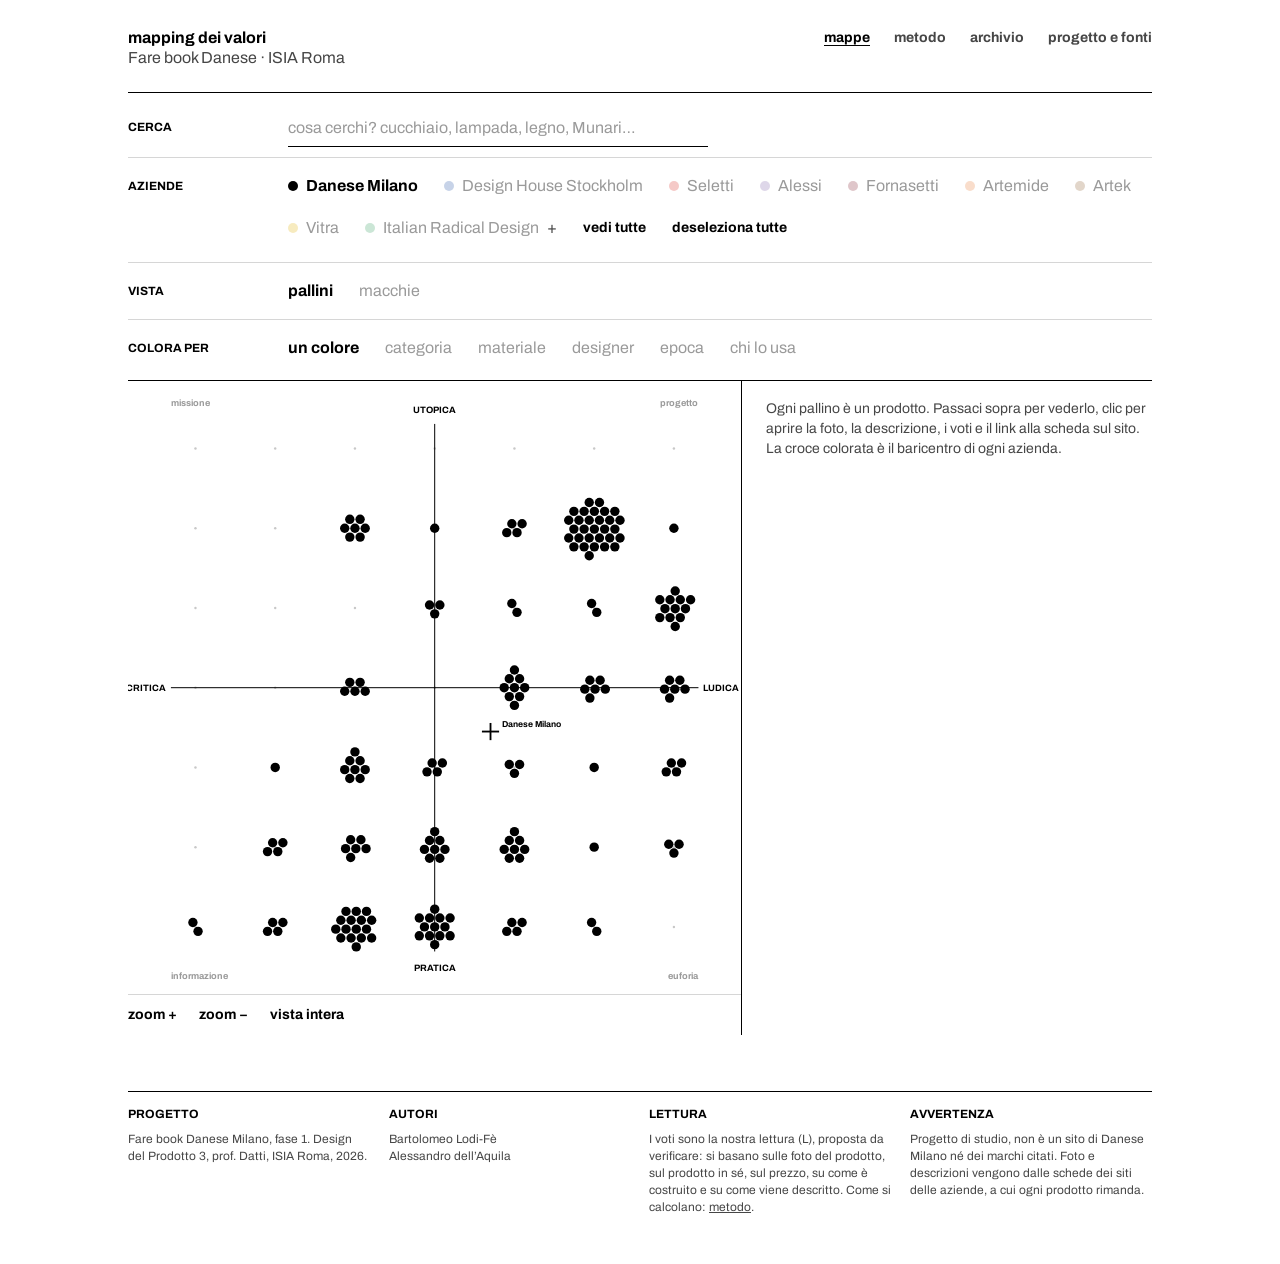
==== index.html @ a8cca32b "Deseleziona tutte anche in mostra Co-Authored-By: Claude Opus 5.5 <noreply@anthropic.com> Claude-Ses" ====
<!DOCTYPE html>
<html lang="it">
<head>
<meta charset="utf-8">
<meta name="viewport" content="width=device-width,initial-scale=1">
<title>mappe · mapping dei valori</title>
<meta name="description" content="Mapping dei valori dei prodotti Danese Milano e dei concorrenti. Progetto di studio, ISIA Roma.">
<link rel="preconnect" href="https://fonts.googleapis.com"><link rel="preconnect" href="https://fonts.gstatic.com" crossorigin>
<link href="https://fonts.googleapis.com/css2?family=Archivo:wght@400;700&display=swap" rel="stylesheet">
<link rel="stylesheet" href="style.css">
<style>
.ctrl{display:grid;grid-template-columns:140px minmax(0,1fr);gap:4px 20px;padding:16px 0 14px;border-bottom:1px solid var(--ink)}
.ctrl .lab{margin:0;padding-top:10px}
.ctrl .row{display:flex;flex-wrap:wrap;align-items:center;gap:6px 26px}
.ctrl .sep{grid-column:1/-1;border-top:1px solid var(--hair);margin:6px 0}
@media(max-width:592px){.ctrl{grid-template-columns:1fr}.ctrl .lab{padding-top:8px}}
#q{font:400 16px/22px Archivo,sans-serif;border:0;border-bottom:1px solid #000;border-radius:0;background:#fff;color:#000;padding:6px 0;min-height:38px;width:min(420px,100%);-webkit-appearance:none;appearance:none}
#q::placeholder{color:#9a9a9a}
.stage{display:grid;grid-template-columns:minmax(0,3fr) minmax(0,2fr)}
@media(max-width:992px){.stage{grid-template-columns:minmax(0,1fr)}}
.figcol{border-right:1px solid var(--ink)}
@media(max-width:992px){.figcol{border-right:0;border-bottom:1px solid var(--ink)}}
.fig{position:relative;aspect-ratio:1/1;touch-action:none;user-select:none;overflow:hidden;cursor:grab}
.fig.drag{cursor:grabbing}
.fig svg{position:absolute;inset:0;width:100%;height:100%}
.zoom{display:flex;gap:22px;border-top:1px solid var(--hair);padding:2px 0}
.side{padding:18px 0 0 24px;position:sticky;top:0;align-self:start;max-height:100vh;overflow:auto}
@media(max-width:992px){.side{padding:18px 0 0;position:static;max-height:none}}
.side .hint{font-size:14px;line-height:20px;color:var(--grey);margin:0}
.card .ph{aspect-ratio:1/1;background:#fff;border-bottom:1px solid var(--hair);display:flex;align-items:center;justify-content:center;margin-bottom:14px}
.card .ph img{max-width:100%;max-height:100%;object-fit:contain;display:block}
.card .ph .no{font-size:13px;color:var(--light)}
.card h2{font:700 20px/24px Archivo,sans-serif;margin:0 0 4px;display:flex;gap:10px;align-items:baseline}
.card .meta{font-size:14px;line-height:20px;color:var(--grey);margin:0 0 12px}
.card .desc{font-size:15px;line-height:22px;margin:0 0 6px}
.card .from{font-size:12px;line-height:17px;color:var(--grey);margin:0 0 16px}
.vv{display:grid;grid-template-columns:repeat(4,minmax(0,1fr));border-top:1px solid var(--ink);border-bottom:1px solid var(--hair);margin:0 0 12px}
.vv div{padding:8px 0;font-size:12px;line-height:16px;color:var(--grey)}
.vv b{display:block;font-size:20px;line-height:24px;color:#000}
.vv i{display:flex;gap:3px;margin-top:4px}.vv i span{width:7px;height:7px;border-radius:50%;border:1px solid #000}.vv i span.f{background:#000}
.card .q{font-size:14px;line-height:20px;margin:0 0 14px}
.go{display:inline-block;font:700 14px/20px Archivo,sans-serif;text-decoration:underline;text-underline-offset:3px;padding:6px 0}
.res{border-top:1px solid var(--ink)}
.res button{display:grid;grid-template-columns:48px minmax(0,1fr);gap:12px;align-items:center;width:100%;text-align:left;background:#fff;border:0;border-bottom:1px solid var(--hair);padding:6px 0;cursor:pointer;font:400 14px/19px Archivo,sans-serif;color:#000}
.res button:hover{background:#f4f4f4}
.res .th{width:48px;height:48px;display:flex;align-items:center;justify-content:center}
.res .th img{max-width:48px;max-height:48px;object-fit:contain}
.res small{display:block;color:var(--grey);font-size:12px;line-height:16px}
.dot{width:10px;height:10px;border-radius:50%;display:inline-block;flex:none}
#tip{position:fixed;pointer-events:none;background:#fff;border:1px solid #000;padding:8px;font-size:13px;line-height:18px;width:200px;display:none;z-index:9}
#tip img{width:100%;height:120px;object-fit:contain;display:block;margin-bottom:6px}
#tip b{display:block}
#dots circle{transition:transform .7s cubic-bezier(.2,.8,.2,1),r .45s ease,fill .45s ease,opacity .2s ease;cursor:pointer}
#dots.hov a.ob circle{opacity:.18}
#dots.hov a.ob.on circle,#dots a.ob.sel circle{opacity:1;stroke:#000;stroke-width:2px;vector-effect:non-scaling-stroke}
#dots a.ob.dim circle{opacity:.07}
#dots a.ob.hit circle{stroke:#000;stroke-width:1.5px;vector-effect:non-scaling-stroke}
.bc{transition:transform .7s cubic-bezier(.2,.8,.2,1),opacity .4s}
#side>*{animation:fade .35s ease both}
@keyframes fade{from{opacity:0;transform:translateY(8px)}}
.sub{flex-basis:100%;display:flex;flex-wrap:wrap;gap:6px 22px;padding-left:18px;border-left:1px solid #2f9a5c;max-height:0;overflow:hidden;opacity:0;transition:max-height .45s ease,opacity .35s ease,margin .45s ease}.sub.open{max-height:80px;opacity:1;margin:2px 0 4px}
#blobs path{transition:opacity .45s ease,fill .45s ease;cursor:pointer}
#blobs{transition:opacity .45s ease}#dots{transition:opacity .45s ease}
#svg:not(.mac) #blobs{opacity:0;pointer-events:none}
#svg.mac #dots{opacity:0;pointer-events:none}
#svg.mac.peek #dots{opacity:1}#svg.mac.peek #dots a.ob circle{opacity:0!important}#svg.mac.peek #dots a.ob.on circle{opacity:1!important}
#blobs.hov path{opacity:.08!important}#blobs.hov path.on,#blobs path.sel{opacity:.45!important}
.word{transition:color .25s}.word .dot{transition:opacity .25s}
@media(prefers-reduced-motion:reduce){*{animation:none!important;transition:none!important}}
</style>
</head>
<body>
<div class="wrap">
<header class="top">
 <a class="brand" href="index.html">mapping dei valori<span>Fare book Danese · ISIA Roma</span></a>
 <nav class="menu"><a href="index.html" aria-current="page">mappe</a><a href="metodo.html">metodo</a><a href="archivio.html">archivio</a><a href="progetto.html">progetto e fonti</a></nav>
</header>
<div class="ctrl">
 <p class="lab">cerca</p><div class="row"><input type="search" id="q" placeholder="cosa cerchi? cucchiaio, lampada, legno, Munari…" autocomplete="off"><span class="g" id="qn"></span></div>
 <div class="sep"></div>
 <p class="lab">aziende</p><div class="row" id="brands"></div>
 <div class="sep"></div>
 <p class="lab">vista</p><div class="row" id="vista"><button class="word" aria-pressed="true" data-v="pallini">pallini</button><button class="word" aria-pressed="false" data-v="macchie">macchie</button></div>
 <div class="sep cpr"></div>
 <p class="lab cpr">colora per</p><div class="row cpr" id="grps"></div>
 <div class="sep msr"></div>
 <p class="lab msr">mostra</p><div class="row msr"><div class="words" id="leg"></div><button class="act" id="all">vedi tutte</button><button class="act" id="nonecat">deseleziona tutte</button></div>
</div>
<div class="stage">
 <div class="figcol">
  <div class="fig" id="fig"><svg id="svg" viewBox="0 0 1000 1000" role="img" aria-label="Quadrato dei valori: un pallino per prodotto"></svg></div>
  <div class="zoom"><button class="act" id="zin">zoom +</button><button class="act" id="zout">zoom −</button><button class="act" id="zre">vista intera</button></div>
 </div>
 <div class="side" id="side"></div>
</div>
<footer>
 <div><p><b>Progetto</b></p><p>Fare book Danese Milano, fase 1. Design del Prodotto 3, prof. Datti, ISIA Roma, 2026.</p></div>
 <div><p><b>Autori</b></p><p>Bartolomeo Lodi-Fè<br>Alessandro dell’Aquila</p></div>
 <div><p><b>Lettura</b></p><p>I voti sono la nostra lettura (L), proposta da verificare: si basano sulle foto del prodotto, sul prodotto in sé, sul prezzo, su come è costruito e su come viene descritto. Come si calcolano: <a href="metodo.html"><u>metodo</u></a>.</p></div>
 <div><p><b>Avvertenza</b></p><p>Progetto di studio, non è un sito di Danese Milano né dei marchi citati. Foto e descrizioni vengono dalle schede dei siti delle aziende, a cui ogni prodotto rimanda.</p></div>
</footer>
</div>
<div id="tip"></div>
<script src="d3-contour.js"></script>
<script src="search.js"></script>
<script>
let irdOpen=false;
{
const PAL=['#000000','#f0b400','#d7261e','#1f4fa3','#2e8b57','#7B5EA7','#8B5A2B','#e8772e','#E8426A','#7fb6e0','#B5AEA2','#3B8F4E'];
const FIX={'Fondatori (Mari, Munari)':'#d7261e','Dal 2017':'#1f4fa3','Altri autori':'#b5b5b5','metallo':'#1E1E1E','vetro':'#7FC6E0','ceramica':'#D9733F','legno':'#8B5A2B','plastica':'#E8426A','marmo, pietra, cemento':'#B5AEA2','carta, cartone':'#F0B400','tessuto, feltro':'#7B5EA7','sughero, gomma':'#3B8F4E','bambini':'#f0b400','una persona':'#d7261e','famiglia':'#1f4fa3','ospiti':'#2e8b57','pubblico':'#000000'};
const OTHER='#cfcfcf',MAXC=12,QN=['missione','progetto','informazione','euforia','sugli assi'],NAME={U:'utopica',P:'pratica',C:'critica',L:'ludica'};
const $=id=>document.getElementById(id);
const esc=s=>String(s==null?'':s).replace(/[&<>"']/g,c=>({'&':'&amp;','<':'&lt;','>':'&gt;','"':'&quot;',"'":'&#39;'}[c]));
let mode='pallini',selBlob=null,q='',B=[],on=new Set(['danese']),grp='uno',hide=new Set(),selId=null,vb=[0,0,1000,1000],cur=[0,0,1000,1000],raf=0,ALL=[];
const P=v=>500+v*130;
const xy=it=>{const [U,Pr,C,L]=it.v.split('').map(Number);return [L-C,U-Pr]};
const quad=([x,y])=>y>0&&x<0?0:y>0&&x>0?1:y<0&&x<0?2:y<0&&x>0?3:4;
const items=()=>ALL.filter(it=>on.has(it.b.id));
let QP=[];const match=it=>!q||SMART.test(QP,it.n+' '+it.b.name+' '+(it.i||'')+' '+(it.d||'')+' '+Object.values(it.g).flat().join(' '));
const key=it=>on.size>1?it.b.name:grp==='uno'?it.b.name:((it.g[grp]||['n.d.'])[0]);
function colors(list){
 const col={};B.forEach(b=>col[b.name]=b.col);
 if(on.size>1||grp==='uno')return {keys:B.filter(b=>on.has(b.id)).map(b=>b.name),col};
 const cnt={};list.forEach(it=>{const k=key(it);cnt[k]=(cnt[k]||0)+1});
 const keys=Object.keys(cnt).sort((a,b)=>cnt[b]-cnt[a]||a.localeCompare(b));
 const fixed=keys.every(k=>FIX[k]);keys.forEach((k,i)=>col[k]=fixed?FIX[k]:(i<MAXC?PAL[i]:OTHER));return {keys,col};
}
function frame(){
 const f=[];const T=(x,y,s,sz,w,an,c)=>f.push(`<text x="${x}" y="${y}" font-family="Archivo,Helvetica,sans-serif" font-size="${sz}" font-weight="${w}" text-anchor="${an}" fill="${c}">${s}</text>`);
 f.push('<rect width="1000" height="1000" fill="#fff"/>');
 for(let i=-3;i<=3;i++)for(let j=-3;j<=3;j++)f.push(`<circle cx="${P(i)}" cy="${P(-j)}" r="2" fill="#c8c8c8"/>`);
 f.push(`<line x1="70" y1="500" x2="930" y2="500" stroke="#000" stroke-width="1" vector-effect="non-scaling-stroke"/><line x1="500" y1="70" x2="500" y2="930" stroke="#000" stroke-width="1" vector-effect="non-scaling-stroke"/>`);
 T(500,52,'UTOPICA',15,700,'middle','#000');T(500,962,'PRATICA',15,700,'middle','#000');T(62,505,'CRITICA',15,700,'end','#000');T(938,505,'LUDICA',15,700,'start','#000');
 T(70,40,'missione',15,700,'start','#9a9a9a');T(930,40,'progetto',15,700,'end','#9a9a9a');T(70,975,'informazione',15,700,'start','#9a9a9a');T(930,975,'euforia',15,700,'end','#9a9a9a');
 return f.join('');
}
// gruppo compatto: i posti più vicini al centro su una griglia a nido d'ape, poi riempiti a righe (dall'alto, da sinistra), così ogni colore è un blocco unico
const SLOTC={};
function slots(n,s){const k=n+'_'+s;if(SLOTC[k])return SLOTC[k];const pts=[],R=Math.ceil(Math.sqrt(n))+2,h=s*Math.sqrt(3)/2;
 for(let r=-R;r<=R;r++)for(let c=-R;c<=R;c++){const x=(c+(r&1?.5:0))*s,y=r*h;pts.push([x,y,Math.hypot(x,y)])}
 pts.sort((a,b)=>a[2]-b[2]||a[1]-b[1]||a[0]-b[0]);const sel=pts.slice(0,n);
 const cy=sel.reduce((t,p)=>t+p[1],0)/n,cx=sel.reduce((t,p)=>t+p[0],0)/n;
 sel.sort((a,b)=>a[1]-b[1]||a[0]-b[0]);return SLOTC[k]=sel.map(p=>[p[0]-cx,p[1]-cy])}
// macchie: per ogni gruppo (azienda o categoria) un campo morbido attorno alle caselle occupate;
// le caselle vicine si fondono in una macchia, una casella lontana diventa una seconda macchia separata
const GN=200,GS=1000/GN,SIG=58;
function blobs(vis,keys,col){
 const by={};vis.forEach(it=>{const k=key(it);(by[k]=by[k]||[]).push(it)});
 const out=[];
 keys.filter(k=>by[k]).forEach(k=>{
  const cells={};by[k].forEach(it=>{const p=xy(it),c=p.join(',');(cells[c]=cells[c]||{p,its:[]}).its.push(it)});
  const cl=Object.values(cells),mx=Math.max(...cl.map(c=>c.its.length));
  const f=new Float64Array(GN*GN);
  cl.forEach(c=>{const cx=P(c.p[0]),cy=P(-c.p[1]),w=.75+.5*Math.sqrt(c.its.length/mx);
   const i0=Math.max(0,Math.floor((cx-3*SIG)/GS)),i1=Math.min(GN-1,Math.ceil((cx+3*SIG)/GS)),j0=Math.max(0,Math.floor((cy-3*SIG)/GS)),j1=Math.min(GN-1,Math.ceil((cy+3*SIG)/GS));
   for(let j=j0;j<=j1;j++)for(let i=i0;i<=i1;i++){const dx=(i+.5)*GS-cx,dy=(j+.5)*GS-cy;f[j*GN+i]+=w*Math.exp(-(dx*dx+dy*dy)/(2*SIG*SIG))}});
  const mp=d3.contours().size([GN,GN]).thresholds([.5])(f)[0];
  mp.coordinates.forEach((poly,pi)=>{
   const d=poly.map(r=>'M'+r.map(([x,y])=>(x*GS).toFixed(1)+','+(y*GS).toFixed(1)).join('L')+'Z').join('');
   // oggetti dentro questa macchia: le caselle il cui centro cade nell'anello esterno
   const ring=poly[0],ins=(x,y)=>{let o=false;for(let a=0,b=ring.length-1;a<ring.length;b=a++){const [xa,ya]=ring[a],[xb,yb]=ring[b];if((ya>y)!==(yb>y)&&x<(xb-xa)*(y-ya)/(yb-ya)+xa)o=!o}return o};
   const its=cl.filter(c=>ins(P(c.p[0])/GS,P(-c.p[1])/GS)).flatMap(c=>c.its);
   out.push({id:k+'#'+pi,k,c:col[k]||OTHER,d,its})})});
 return out;
}
function drawBlobs(vis,keys,col){
 const G=$('blobs'),bl=mode==='macchie'?blobs(vis,keys,col):[];window.BL=bl;
 const ids=new Set(bl.map(b=>b.id));
 G.querySelectorAll('path').forEach(p=>{if(!ids.has(p.dataset.id)&&!p.dataset.out){p.dataset.out=1;p.style.opacity=0;setTimeout(()=>p.remove(),450)}});
 bl.forEach(b=>{let p=G.querySelector(`path[data-id="${CSS.escape(b.id)}"]`);if(p&&p.dataset.out){p.remove();p=null}
  if(!p){p=document.createElementNS('http://www.w3.org/2000/svg','path');p.dataset.id=b.id;p.style.opacity=0;G.appendChild(p);p.getBoundingClientRect()}
  p.setAttribute('d',b.d);p.style.fill=b.c;p.dataset.k=b.k;p.style.opacity=on.size>2?.2:.3;p.classList.toggle('sel',selBlob===b.id)});
}
function draw(){
 const all=items(),{keys,col}=colors(all);
 const vis=all.filter(it=>!hide.has(key(it)));
 const cells={};vis.forEach(it=>{const p=xy(it);const k=p.join(',');(cells[k]=cells[k]||{p,its:[]}).its.push(it)});
 const nmax=Math.max(1,...Object.values(cells).map(c=>c.its.length));
 const s=Math.min(19,96/Math.sqrt(nmax*1.1)),rd=Math.max(1.8,Math.min(8.5,s/2-.7));
 if(!$('fr'))$('svg').innerHTML=`<g id="fr">${frame()}</g><g id="blobs"></g><g id="dots"></g><g id="bary" pointer-events="none"></g>`;
 const tgt=new Map();
 Object.values(cells).forEach(c=>{const cx=P(c.p[0]),cy=P(-c.p[1]);
  const its=c.its.slice().sort((a,b)=>keys.indexOf(key(a))-keys.indexOf(key(b))||a.n.localeCompare(b.n));
  const sl=slots(its.length,s);its.forEach((it,i)=>tgt.set(it.id,{it,x:cx+sl[i][0],y:cy+sl[i][1],c:col[key(it)]||OTHER}))});
 const G=$('dots');
 G.querySelectorAll('a.ob').forEach(el=>{if(!tgt.has(el.dataset.id)&&!el.dataset.out){el.dataset.out=1;const ci=el.firstChild;ci.style.r=0;ci.style.opacity=0;setTimeout(()=>el.remove(),450)}});
 tgt.forEach((d,id)=>{let el=G.querySelector(`a.ob[data-id="${id}"]`);
  if(el&&el.dataset.out){el.remove();el=null}
  if(!el){el=document.createElementNS('http://www.w3.org/2000/svg','a');el.setAttribute('class','ob');el.dataset.id=id;el.setAttribute('tabindex','0');
   const ci=document.createElementNS('http://www.w3.org/2000/svg','circle');ci.setAttribute('r',0);ci.style.r=0;ci.style.transform=`translate(${d.x}px,${d.y}px)`;ci.setAttribute('fill',d.c);el.appendChild(ci);G.appendChild(el);ci.getBoundingClientRect()}
  const m=q&&match(d.it);el.classList.toggle('dim',!!q&&!m);el.classList.toggle('hit',!!m);el.classList.toggle('sel',selId===id);
  const ci=el.firstChild,hr=m||selId===id?Math.max(rd*1.6,Math.min(7,s*.8)):rd;ci.style.transform=`translate(${d.x.toFixed(1)}px,${d.y.toFixed(1)}px)`;ci.style.r=hr;ci.setAttribute('r',hr);ci.style.fill=d.c;ci.style.opacity='';
  if(m||selId===id)G.appendChild(el)});
 const BG=$('bary');
 BG.querySelectorAll('g').forEach(g=>{if(!on.has(g.dataset.id)){g.style.opacity=0;setTimeout(()=>g.remove(),400)}});
 B.filter(b=>on.has(b.id)).forEach(b=>{const m=b.items;const mx=m.reduce((a,it)=>a+xy(it)[0],0)/m.length,my=m.reduce((a,it)=>a+xy(it)[1],0)/m.length,x=P(mx),y=P(-my);
  let g=BG.querySelector(`g[data-id="${b.id}"]`);
  if(!g){g=document.createElementNS('http://www.w3.org/2000/svg','g');g.dataset.id=b.id;g.setAttribute('class','bc');g.style.opacity=0;g.style.transform=`translate(${x}px,${y}px)`;
   g.innerHTML=`<line x1="-14" y1="0" x2="14" y2="0" stroke="${b.col}" stroke-width="3"/><line x1="0" y1="-14" x2="0" y2="14" stroke="${b.col}" stroke-width="3"/><text x="18" y="-8" font-family="Archivo,sans-serif" font-size="14" font-weight="700" fill="${b.col}" stroke="#fff" stroke-width="4" paint-order="stroke">${esc(b.name)}</text>`;BG.appendChild(g);g.getBoundingClientRect()}
  g.style.opacity=q||selId?.2:1;g.style.transform=`translate(${x}px,${y}px)`});
 $('leg').innerHTML=keys.map(k=>`<button class="word" aria-pressed="${!hide.has(k)}" data-k="${esc(k)}"><span class="dot" style="background:${col[k]||OTHER}"></span>${esc(k)}</button>`).join('');
 document.querySelectorAll('.msr').forEach(e=>e.style.display=on.size>1||grp==='uno'?'none':'');
 $('svg').classList.toggle('mac',mode==='macchie');drawBlobs(vis,keys,col);
 side(vis,col);
}
function dots(v){return '<i>'+[0,1,2].map(i=>`<span class="${i<v?'f':''}"></span>`).join('')+'</i>'}
function card(it,col){
 const v=it.v.split('').map(Number),[x,y]=xy(it);
 return `<div class="card"><div class="ph">${it.p?`<img src="${esc(it.p)}" alt="${esc(it.n)}" loading="lazy" referrerpolicy="no-referrer">`:'<span class="no">foto non disponibile sul sito</span>'}</div>
 <h2><span class="dot" style="background:${col[key(it)]||OTHER}"></span>${esc(it.n)}</h2>
 <p class="meta">${esc(it.b.name)}${it.i?' · '+esc(it.i):''}<br>${esc(Object.entries(it.g).map(([k,a])=>k+': '+a.join(', ')).join(' · '))}</p>
 ${it.d?`<p class="desc">${esc(it.d)}</p><p class="from">dalla scheda di ${esc(it.src||it.b.site)}</p>`:''}
 <div class="vv">${'UPCL'.split('').map((k,i)=>`<div><b>${v[i]}</b>${NAME[k]}${dots(v[i])}</div>`).join('')}</div>
 <p class="q">x ${x>0?'+':''}${x} · y ${y>0?'+':''}${y} · <b>${QN[quad([x,y])]}</b></p>
 ${it.u?`<a class="go" href="${esc(it.u)}" target="_blank" rel="noopener">${it.s?'cerca sul sito di '+esc(it.b.name):'apri la scheda su '+esc(it.src||it.b.site)} ↗</a>`:'<p class="hint">Questo prodotto non ha una scheda sul sito.</p>'}
 <p><button class="act" id="close">chiudi</button></p></div>`;
}
function side(vis,col){
 if(!on.size){$('qn').textContent='';$('side').innerHTML='<p class="hint">Nessuna azienda selezionata. Scegline una o più qui sopra, oppure premi «vedi tutte».</p>';return}
 const sel=selId&&ALL.find(it=>it.id===selId);
 const bs=mode==='macchie'&&selBlob&&(window.BL||[]).find(b=>b.id===selBlob);
 if(!sel&&bs){const r=bs.its.slice().sort((a,b)=>a.n.localeCompare(b.n)),n=(window.BL||[]).filter(b=>b.k===bs.k).length;
  $('side').innerHTML=`<h2 style="margin:0 0 4px"><span class="dot" style="background:${bs.c}"></span> ${esc(bs.k)}</h2><p class="lab">${r.length} ${r.length===1?'prodotto':'prodotti'} in questa macchia${n>1?' · '+n+' macchie in tutto':''}</p><div class="res">`+r.map(it=>`<button data-id="${it.id}"><span class="th">${it.p?`<img src="${esc(it.p)}" alt="" loading="lazy" referrerpolicy="no-referrer">`:'<span class="dot" style="background:'+bs.c+'"></span>'}</span><span>${esc(it.n)}<small>${esc(it.b.name)} · ${QN[quad(xy(it))]}</small></span></button>`).join('')+`</div><p><button class="act" id="close">chiudi</button></p>`;
  $('close').onclick=()=>{selBlob=null;draw()};return}
 if(sel){$('side').innerHTML=card(sel,col);$('close').onclick=()=>{selId=null;draw()};return}
 if(q){const r=vis.filter(match).sort((a,b)=>a.n.localeCompare(b.n));$('qn').textContent=r.length+(r.length===1?' risultato':' risultati');
  $('side').innerHTML=`<p class="lab">${r.length} ${r.length===1?'prodotto trovato':'prodotti trovati'}</p><div class="res">`+r.slice(0,300).map(it=>`<button data-id="${it.id}"><span class="th">${it.p?`<img src="${esc(it.p)}" alt="" loading="lazy" referrerpolicy="no-referrer">`:'<span class="dot" style="background:'+(col[key(it)]||OTHER)+'"></span>'}</span><span>${esc(it.n)}<small>${esc(it.b.name)} · ${QN[quad(xy(it))]}</small></span></button>`).join('')+(r.length?'':'<p class="hint" style="padding:12px 0">Nessun prodotto. Prova ad accendere altre aziende.</p>')+'</div>';return}
 $('qn').textContent='';
 if(hide.size&&!vis.length){$('side').innerHTML='<p class="hint">Nessuna categoria selezionata. Scegline una o più in «mostra», oppure premi «vedi tutte».</p>';return}
 if(hide.size){const ks=[...new Set(vis.map(key))],r=vis.slice().sort((a,b)=>a.n.localeCompare(b.n));
  $('side').innerHTML=`<h2 style="margin:0 0 4px">${ks.map(k=>`<span class="dot" style="background:${col[k]||OTHER}"></span> ${esc(k)}`).join('<br>')}</h2><p class="lab">${r.length} ${r.length===1?'prodotto':'prodotti'}</p><div class="res">`+r.map(it=>`<button data-id="${it.id}"><span class="th">${it.p?`<img src="${esc(it.p)}" alt="" loading="lazy" referrerpolicy="no-referrer">`:'<span class="dot" style="background:'+(col[key(it)]||OTHER)+'"></span>'}</span><span>${esc(it.n)}<small>${esc(it.b.name)} · ${QN[quad(xy(it))]}</small></span></button>`).join('')+'</div>';return}
 $('side').innerHTML=mode==='macchie'?`<p class="hint">Ogni macchia copre le caselle dove l’azienda ha almeno un prodotto: le caselle vicine si fondono, una casella lontana forma una macchia a parte. Passaci sopra per isolarla, clic per vedere i prodotti che contiene.</p>`:`<p class="hint">Ogni pallino è un prodotto. Passaci sopra per vederlo, clic per aprire la foto, la descrizione, i voti e il link alla scheda sul sito. La croce colorata è il baricentro di ogni azienda.</p>`;
}
function bars(){
 const IRD=['gufram','memphis','meritalia'];
 const btn=b=>`<button class="word" aria-pressed="${on.has(b.id)}" data-id="${b.id}"><span class="dot" style="background:${b.col}"></span>${esc(b.name)}</button>`;
 const irdOn=IRD.some(i=>on.has(i));if(irdOn)irdOpen=true;
 $('brands').innerHTML=B.filter(b=>!IRD.includes(b.id)).map(btn).join('')
  +`<button class="word" aria-pressed="${irdOn}" aria-expanded="${irdOpen}" data-ird="1"><span class="dot" style="background:#2f9a5c"></span>Italian Radical Design <span class="g">${irdOpen?'−':'+'}</span></button>`
  +`<button class="act" data-all="1">vedi tutte</button><button class="act" data-none="1">deseleziona tutte</button>`
  +`<div class="sub${irdOpen?' open':''}">${B.filter(b=>IRD.includes(b.id)).map(btn).join('')}</div>`;
 const one=on.size===1;document.querySelectorAll('.cpr').forEach(e=>e.style.display=one?'':'none');
 if(one){const b=B.find(b=>on.has(b.id));const gs=['uno',...b.groups];if(!gs.includes(grp))grp='uno';
  $('grps').innerHTML=gs.map(g=>`<button class="word" aria-pressed="${g===grp}" data-g="${esc(g)}">${g==='uno'?'un colore':esc(g)}</button>`).join('')}
}
function setView(){if(raf)return;const step=()=>{let done=true;cur=cur.map((c,i)=>{const d=vb[i]-c;if(Math.abs(d)>.3)done=false;return c+d*.22});$('svg').setAttribute('viewBox',cur.join(' '));if(done){cur=vb.slice();$('svg').setAttribute('viewBox',cur.join(' '));raf=0}else raf=requestAnimationFrame(step)};raf=requestAnimationFrame(step)}
function zoom(f,cx,cy){const nw=Math.min(1000,Math.max(100,vb[2]*f)),k=nw/vb[2];if(cx==null){cx=vb[0]+vb[2]/2;cy=vb[1]+vb[3]/2}vb=[cx-(cx-vb[0])*k,cy-(cy-vb[1])*k,nw,nw];if(nw>=1000)vb=[0,0,1000,1000];setView()}
function toSvg(e){const r=$('svg').getBoundingClientRect();return [cur[0]+(e.clientX-r.left)/r.width*cur[2],cur[1]+(e.clientY-r.top)/r.height*cur[3]]}
function save(){try{history.replaceState(null,'','#'+[...on].join('-'))}catch(e){}}
function pick(id){selId=id;draw();if(innerWidth<992)$('side').scrollIntoView({behavior:'smooth'})}
$('brands').onclick=e=>{const b=e.target.closest('button');if(!b)return;if(b.dataset.none){on.clear();irdOpen=false}else if(b.dataset.all){B.forEach(x=>on.add(x.id));irdOpen=true}else if(b.dataset.ird){const IRD=['gufram','memphis','meritalia'];if(irdOpen&&IRD.every(i=>on.has(i))){IRD.forEach(i=>on.delete(i));irdOpen=false}else{IRD.forEach(i=>on.add(i));irdOpen=true}}else{const id=b.dataset.id;on.has(id)?on.delete(id):on.add(id)}hide.clear();selId=null;selBlob=null;bars();draw();save()};
$('vista').onclick=e=>{const b=e.target.closest('button');if(!b)return;mode=b.dataset.v;selBlob=null;selId=null;$('vista').querySelectorAll('button').forEach(x=>x.setAttribute('aria-pressed',x===b));draw()};
$('grps').onclick=e=>{const b=e.target.closest('button');if(!b)return;grp=b.dataset.g;hide.clear();bars();draw()};
$('leg').onclick=e=>{const b=e.target.closest('button');if(!b)return;const k=b.dataset.k;const allk=[...$('leg').querySelectorAll('button')].map(x=>x.dataset.k);
 if(!hide.size){allk.forEach(x=>{if(x!==k)hide.add(x)})}else{hide.has(k)?hide.delete(k):hide.add(k)}draw()};
$('all').onclick=()=>{hide.clear();draw()};
$('nonecat').onclick=()=>{[...$('leg').querySelectorAll('button')].forEach(x=>hide.add(x.dataset.k));selId=null;draw()};
$('q').addEventListener('input',e=>{q=e.target.value.trim().toLowerCase();QP=SMART.compile(q);selId=null;if(q&&mode==='macchie'){mode='pallini';$('vista').querySelectorAll('button').forEach(x=>x.setAttribute('aria-pressed',x.dataset.v==='pallini'))}draw()});
$('side').addEventListener('click',e=>{const b=e.target.closest('.res button');if(b)pick(b.dataset.id)});
let lit=null;const unlit=()=>{if(!lit)return;const c=lit.firstChild;c.style.r=c.dataset.r0;lit.classList.remove('on');$('dots').classList.remove('hov');$('svg').classList.remove('peek');lit=null};
$('side').addEventListener('pointerover',e=>{const b=e.target.closest('.res button');if(!b){unlit();return}
 const el=$('dots').querySelector(`a.ob[data-id="${b.dataset.id}"]`);if(el===lit)return;unlit();if(!el)return;
 const c=el.firstChild;c.dataset.r0=c.style.r;c.style.r=Math.max(9,parseFloat(c.style.r)*2.2);el.classList.add('on');$('dots').classList.add('hov');$('svg').classList.add('peek');$('dots').appendChild(el);lit=el});
$('side').addEventListener('pointerleave',unlit);
$('zin').onclick=()=>zoom(.7);$('zout').onclick=()=>zoom(1/.7);$('zre').onclick=()=>{vb=[0,0,1000,1000];setView()};
const fig=$('fig'),tip=$('tip');
fig.addEventListener('wheel',e=>{e.preventDefault();const [x,y]=toSvg(e);zoom(e.deltaY>0?1.15:1/1.15,x,y)},{passive:false});
const pts=new Map();let drag=null,moved=false,pinch=null;
fig.addEventListener('pointerdown',e=>{pts.set(e.pointerId,[e.clientX,e.clientY]);moved=false;if(pts.size===1)drag={x:e.clientX,y:e.clientY,vb:vb.slice()};if(pts.size===2){const p=[...pts.values()];pinch={d:Math.hypot(p[0][0]-p[1][0],p[0][1]-p[1][1]),w:vb[2]}}});
window.addEventListener('pointermove',e=>{if(pts.has(e.pointerId))pts.set(e.pointerId,[e.clientX,e.clientY]);
 if(pinch&&pts.size===2){const p=[...pts.values()];const d=Math.hypot(p[0][0]-p[1][0],p[0][1]-p[1][1]);zoom(Math.min(1000,Math.max(100,pinch.w*pinch.d/d))/vb[2]);moved=true;return}
 if(drag&&vb[2]<1000){const r=$('svg').getBoundingClientRect();if(Math.abs(e.clientX-drag.x)+Math.abs(e.clientY-drag.y)>4){moved=true;fig.classList.add('drag')}
  if(moved){vb=[drag.vb[0]-(e.clientX-drag.x)/r.width*vb[2],drag.vb[1]-(e.clientY-drag.y)/r.height*vb[3],vb[2],vb[3]];setView()}}});
window.addEventListener('pointerup',e=>{pts.delete(e.pointerId);if(pts.size<2)pinch=null;if(!pts.size){drag=null;fig.classList.remove('drag')}});
fig.addEventListener('click',e=>{if(moved){moved=false;return}const o=e.target.closest('.ob');if(o)pick(o.dataset.id);else{const bp=e.target.closest('#blobs path');if(bp){selBlob=bp.dataset.id;selId=null;draw()}else if(selId||selBlob){selId=null;selBlob=null;draw()}}});
fig.addEventListener('keydown',e=>{const o=e.target.closest&&e.target.closest('.ob');if(o&&(e.key==='Enter'||e.key===' ')){e.preventDefault();pick(o.dataset.id)}});
fig.addEventListener('pointerover',e=>{const bp=e.target.closest&&e.target.closest('#blobs path');
 if(bp){$('blobs').classList.add('hov');$('blobs').querySelectorAll('path.on').forEach(x=>x.classList.remove('on'));$('blobs').querySelectorAll('path').forEach(x=>{if(x.dataset.k===bp.dataset.k&&x===bp)x.classList.add('on')});
  const b=(window.BL||[]).find(x=>x.id===bp.dataset.id);tip.innerHTML=`<b>${esc(b.k)}</b><span class="g">${b.its.length} ${b.its.length===1?'prodotto':'prodotti'}</span>`;tip.style.display='block';return}
 if(mode==='macchie'){$('blobs').classList.remove('hov');tip.style.display='none';return}
 const o=e.target.closest('.ob');if(!o){$('dots').classList.remove('hov');return}
 const it=ALL.find(x=>x.id===o.dataset.id);$('dots').classList.add('hov');$('dots').querySelectorAll('a.on').forEach(x=>x.classList.remove('on'));o.classList.add('on');
 tip.innerHTML=`${it.p?`<img src="${esc(it.p)}" alt="" referrerpolicy="no-referrer">`:''}<b>${esc(it.n)}</b><span class="g">${esc(it.b.name)} · U${it.v[0]} P${it.v[1]} C${it.v[2]} L${it.v[3]}</span>`;tip.style.display='block'});
fig.addEventListener('pointermove',e=>{if(tip.style.display==='block'){tip.style.left=Math.min(innerWidth-tip.offsetWidth-8,e.clientX+16)+'px';tip.style.top=Math.min(innerHeight-tip.offsetHeight-8,e.clientY+16)+'px'}});
fig.addEventListener('pointerout',e=>{const o=e.target.closest('.ob');if(o){o.classList.remove('on');tip.style.display='none';if(!(e.relatedTarget&&e.relatedTarget.closest&&e.relatedTarget.closest('.ob')))$('dots').classList.remove('hov')}});
fig.addEventListener('pointerleave',()=>{$('blobs')&&$('blobs').classList.remove('hov');$('dots').classList.remove('hov');tip.style.display='none'});
fetch('data.json',{cache:'no-cache'}).then(r=>r.json()).then(d=>{B=d;ALL=B.flatMap(b=>b.items.map((it,i)=>({...it,b,id:b.id+'_'+i})));
 const h=location.hash.slice(1).split('-').filter(x=>B.some(b=>b.id===x));if(h.length)on=new Set(h);bars();draw()}).catch(()=>{$('side').textContent='Dati non caricati.'});
}
</script>
</body>
</html>
---- style.css ----
/* Linee guida del Fare book (03 Identita, design system Danese):
   bianco come unico fondo, nero pieno, grigio sito #464646 per i dati secondari;
   Archivo Regular e Bold, nessuna spaziatura tra le lettere; filetti 1px, raggio 0, nessuna ombra;
   contenitore all'80% della finestra; menu e categorie in minuscolo; azioni scritte come parole. */
:root{--ink:#000;--grey:#464646;--light:#9a9a9a;--hair:#d6d6d6;color-scheme:light}
*{box-sizing:border-box;min-width:0}
html{-webkit-text-size-adjust:100%;scroll-padding-top:20px}
body{margin:0;background:#fff;color:var(--ink);font:400 16px/22.86px Archivo,Helvetica,Arial,sans-serif;overflow-x:clip}
a{color:inherit;text-decoration:none}
a:hover{text-decoration:underline;text-underline-offset:3px;text-decoration-thickness:1px}
:focus-visible{outline:1px solid #000;outline-offset:3px}
.wrap{width:80%;margin:0 auto}
@media(max-width:866px){.wrap{width:auto;margin:0 16px}}
header.top{display:flex;justify-content:space-between;align-items:flex-start;gap:24px;padding:28px 0 24px;border-bottom:1px solid var(--ink)}
.brand{font-weight:700;font-size:16px;line-height:20px}
.brand span{display:block;font-weight:400;color:var(--grey)}
nav.menu{display:flex;flex-wrap:wrap;gap:4px 24px;font:700 14px/20px Archivo,sans-serif}
nav.menu a{color:var(--grey)}
nav.menu a[aria-current=page]{color:var(--ink);text-decoration:underline;text-underline-offset:3px;text-decoration-thickness:1px}
.lab{font:700 12px/17px Archivo,sans-serif;text-transform:uppercase;margin:0 0 6px}
.g{color:var(--grey)}
.words{display:flex;flex-wrap:wrap;gap:6px 22px}
.word{font:400 16px/22px Archivo,sans-serif;background:none;border:0;padding:6px 0;cursor:pointer;color:var(--light);display:inline-flex;align-items:center;gap:8px;min-height:36px}
.word:hover{color:var(--ink)}
.word[aria-pressed=true]{color:var(--ink);font-weight:700}
.word .dot{width:10px;height:10px;border-radius:50%;flex:none}
.word[aria-pressed=false] .dot{opacity:.25}
.act{font:700 14px/20px Archivo,sans-serif;background:none;border:0;padding:6px 0;cursor:pointer;color:var(--ink);min-height:36px}
.act:hover{text-decoration:underline;text-underline-offset:3px}
footer{border-top:1px solid var(--ink);margin-top:56px;padding:14px 0 40px;display:grid;grid-template-columns:repeat(4,minmax(0,1fr));gap:0 18px;font-size:12px;line-height:17px;color:var(--grey)}
footer b{color:var(--ink);text-transform:uppercase}
footer p{margin:0 0 8px}
@media(max-width:866px){footer{grid-template-columns:1fr 1fr}}
@media(max-width:592px){footer{grid-template-columns:1fr}}
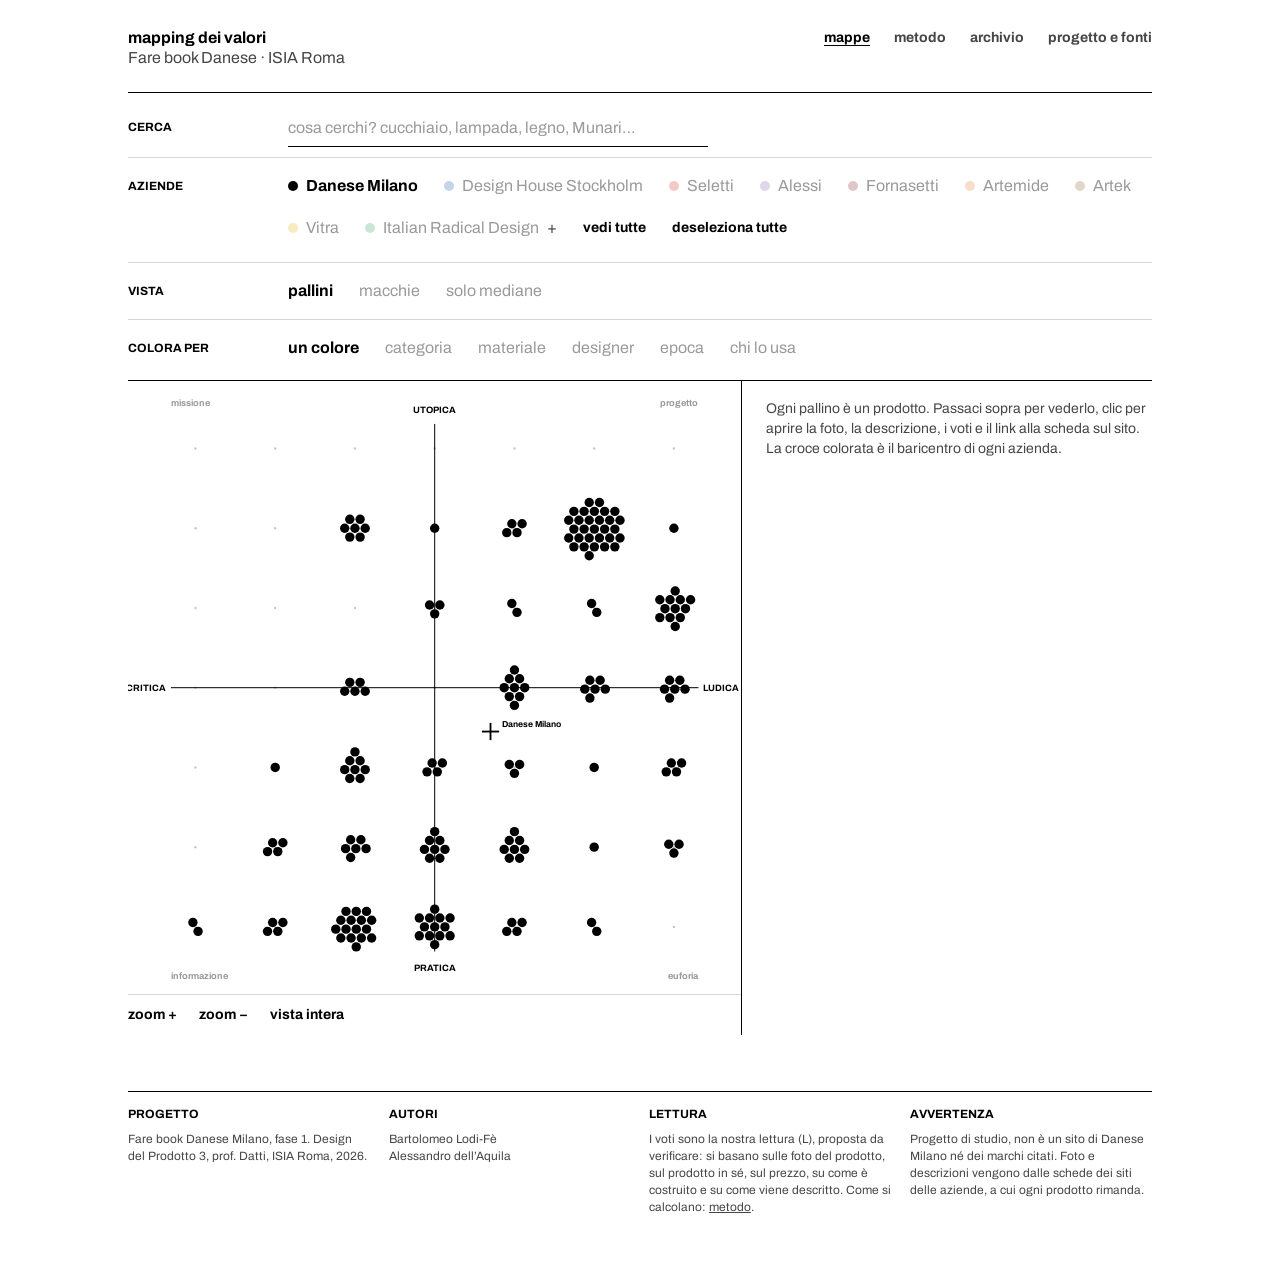
==== commit 0b5a022d: "Vista solo mediane Co-Authored-By: Claude Opus 5.5 <noreply@anthropic.com> Claude-Session: https://c" ====
--- a/index.html
+++ b/index.html
@@ -63,6 +63,7 @@
 #blobs{transition:opacity .45s ease}#dots{transition:opacity .45s ease}
 #svg:not(.mac) #blobs{opacity:0;pointer-events:none}
 #svg.mac #dots{opacity:0;pointer-events:none}
+#svg.med #dots,#svg.med #bary{opacity:0;pointer-events:none}#svg:not(.med) #med{opacity:0;pointer-events:none}#med{transition:opacity .45s ease}#med g{transition:transform .7s cubic-bezier(.2,.8,.2,1),opacity .3s}#med.hov g{opacity:.15}#med.hov g.on{opacity:1}#bary{transition:opacity .45s}
 #svg.mac.peek #dots{opacity:1}#svg.mac.peek #dots a.ob circle{opacity:0!important}#svg.mac.peek #dots a.ob.on circle{opacity:1!important}
 #blobs.hov path{opacity:.08!important}#blobs.hov path.on,#blobs path.sel{opacity:.45!important}
 .word{transition:color .25s}.word .dot{transition:opacity .25s}
@@ -80,7 +81,7 @@
  <div class="sep"></div>
  <p class="lab">aziende</p><div class="row" id="brands"></div>
  <div class="sep"></div>
- <p class="lab">vista</p><div class="row" id="vista"><button class="word" aria-pressed="true" data-v="pallini">pallini</button><button class="word" aria-pressed="false" data-v="macchie">macchie</button></div>
+ <p class="lab">vista</p><div class="row" id="vista"><button class="word" aria-pressed="true" data-v="pallini">pallini</button><button class="word" aria-pressed="false" data-v="macchie">macchie</button><button class="word" aria-pressed="false" data-v="mediane">solo mediane</button></div>
  <div class="sep cpr"></div>
  <p class="lab cpr">colora per</p><div class="row cpr" id="grps"></div>
  <div class="sep msr"></div>
@@ -171,13 +172,24 @@
   if(!p){p=document.createElementNS('http://www.w3.org/2000/svg','path');p.dataset.id=b.id;p.style.opacity=0;G.appendChild(p);p.getBoundingClientRect()}
   p.setAttribute('d',b.d);p.style.fill=b.c;p.dataset.k=b.k;p.style.opacity=on.size>2?.2:.3;p.classList.toggle('sel',selBlob===b.id)});
 }
+// mediane: per ogni gruppo il punto mediano (mediana di x e mediana di y) e, in linea sottile, lo scarto interquartile (dal 25% al 75% dei prodotti)
+const qtl=(a,p)=>{const s=a.slice().sort((x,y)=>x-y),i=(s.length-1)*p,lo=Math.floor(i),hi=Math.ceil(i);return s[lo]+(s[hi]-s[lo])*(i-lo)};
+function drawMed(vis,keys,col){const G=$('med');if(mode!=='mediane'){window.MEDL='';return}
+ const by={};vis.forEach(it=>{const k=key(it);(by[k]=by[k]||[]).push(xy(it))});
+ const pts=keys.filter(k=>by[k]).map(k=>{const xs=by[k].map(p=>p[0]),ys=by[k].map(p=>p[1]);return {k,n:xs.length,mx:qtl(xs,.5),my:qtl(ys,.5),x1:qtl(xs,.25),x3:qtl(xs,.75),y1:qtl(ys,.25),y3:qtl(ys,.75),c:col[k]||OTHER}});
+ const seen={};pts.forEach(p=>{const s=p.mx+','+p.my;const i=seen[s]=(seen[s]||0)+1;p.i=i-1});
+ const cnt={};pts.forEach(p=>{const s=p.mx+','+p.my;cnt[s]=(cnt[s]||0)+1});
+ window.MEDL='<div class="res">'+pts.map(p=>`<button data-k="${esc(p.k)}" tabindex="-1"><span class="th"><span class="dot" style="background:${p.c}"></span></span><span>${esc(p.k)}<small>mediana x ${p.mx>0?'+':''}${p.mx} · y ${p.my>0?'+':''}${p.my} · ${QN[quad([p.mx,p.my])]} · ${p.n} prodotti</small></span></button>`).join('')+'</div>';
+ G.innerHTML=pts.map(p=>{const tot=cnt[p.mx+','+p.my],a=tot>1?2*Math.PI*p.i/tot:0,off=tot>1?24:0,X=P(p.mx)+off*Math.cos(a),Y=P(-p.my)+off*Math.sin(a);
+  return `<g data-k="${esc(p.k)}" style="transform:translate(${X.toFixed(1)}px,${Y.toFixed(1)}px)"><line x1="${P(p.x1)-X}" y1="0" x2="${P(p.x3)-X}" y2="0" stroke="${p.c}" stroke-width="1.5" vector-effect="non-scaling-stroke"/><line x1="0" y1="${P(-p.y3)-Y}" x2="0" y2="${P(-p.y1)-Y}" stroke="${p.c}" stroke-width="1.5" vector-effect="non-scaling-stroke"/><circle r="11" fill="${p.c}" stroke="#fff" stroke-width="2"/><text x="16" y="-12" font-family="Archivo,sans-serif" font-size="15" font-weight="700" fill="${p.c}" stroke="#fff" stroke-width="4" paint-order="stroke">${esc(p.k)}</text><title>${esc(p.k)} · mediana x ${p.mx} y ${p.my} · ${p.n} prodotti</title></g>`}).join('');
+}
 function draw(){
  const all=items(),{keys,col}=colors(all);
  const vis=all.filter(it=>!hide.has(key(it)));
  const cells={};vis.forEach(it=>{const p=xy(it);const k=p.join(',');(cells[k]=cells[k]||{p,its:[]}).its.push(it)});
  const nmax=Math.max(1,...Object.values(cells).map(c=>c.its.length));
  const s=Math.min(19,96/Math.sqrt(nmax*1.1)),rd=Math.max(1.8,Math.min(8.5,s/2-.7));
- if(!$('fr'))$('svg').innerHTML=`<g id="fr">${frame()}</g><g id="blobs"></g><g id="dots"></g><g id="bary" pointer-events="none"></g>`;
+ if(!$('fr'))$('svg').innerHTML=`<g id="fr">${frame()}</g><g id="blobs"></g><g id="dots"></g><g id="bary" pointer-events="none"></g><g id="med"></g>`;
  const tgt=new Map();
  Object.values(cells).forEach(c=>{const cx=P(c.p[0]),cy=P(-c.p[1]);
   const its=c.its.slice().sort((a,b)=>keys.indexOf(key(a))-keys.indexOf(key(b))||a.n.localeCompare(b.n));
@@ -200,7 +212,7 @@
   g.style.opacity=q||selId?.2:1;g.style.transform=`translate(${x}px,${y}px)`});
  $('leg').innerHTML=keys.map(k=>`<button class="word" aria-pressed="${!hide.has(k)}" data-k="${esc(k)}"><span class="dot" style="background:${col[k]||OTHER}"></span>${esc(k)}</button>`).join('');
  document.querySelectorAll('.msr').forEach(e=>e.style.display=on.size>1||grp==='uno'?'none':'');
- $('svg').classList.toggle('mac',mode==='macchie');drawBlobs(vis,keys,col);
+ $('svg').classList.toggle('mac',mode==='macchie');$('svg').classList.toggle('med',mode==='mediane');drawBlobs(vis,keys,col);drawMed(vis,keys,col);
  side(vis,col);
 }
 function dots(v){return '<i>'+[0,1,2].map(i=>`<span class="${i<v?'f':''}"></span>`).join('')+'</i>'}
@@ -229,7 +241,7 @@
  if(hide.size&&!vis.length){$('side').innerHTML='<p class="hint">Nessuna categoria selezionata. Scegline una o più in «mostra», oppure premi «vedi tutte».</p>';return}
  if(hide.size){const ks=[...new Set(vis.map(key))],r=vis.slice().sort((a,b)=>a.n.localeCompare(b.n));
   $('side').innerHTML=`<h2 style="margin:0 0 4px">${ks.map(k=>`<span class="dot" style="background:${col[k]||OTHER}"></span> ${esc(k)}`).join('<br>')}</h2><p class="lab">${r.length} ${r.length===1?'prodotto':'prodotti'}</p><div class="res">`+r.map(it=>`<button data-id="${it.id}"><span class="th">${it.p?`<img src="${esc(it.p)}" alt="" loading="lazy" referrerpolicy="no-referrer">`:'<span class="dot" style="background:'+(col[key(it)]||OTHER)+'"></span>'}</span><span>${esc(it.n)}<small>${esc(it.b.name)} · ${QN[quad(xy(it))]}</small></span></button>`).join('')+'</div>';return}
- $('side').innerHTML=mode==='macchie'?`<p class="hint">Ogni macchia copre le caselle dove l’azienda ha almeno un prodotto: le caselle vicine si fondono, una casella lontana forma una macchia a parte. Passaci sopra per isolarla, clic per vedere i prodotti che contiene.</p>`:`<p class="hint">Ogni pallino è un prodotto. Passaci sopra per vederlo, clic per aprire la foto, la descrizione, i voti e il link alla scheda sul sito. La croce colorata è il baricentro di ogni azienda.</p>`;
+ $('side').innerHTML=mode==='mediane'?`<p class="hint">Il pallino grande è la mediana di ogni gruppo: metà dei prodotti sta a sinistra e metà a destra, metà sopra e metà sotto. Le due linee sottili vanno dal 25% al 75% dei prodotti, cioè dove sta la metà centrale del catalogo: più sono lunghe, più l’azienda è sparsa sulla mappa.</p>`+(window.MEDL||''):mode==='macchie'?`<p class="hint">Ogni macchia copre le caselle dove l’azienda ha almeno un prodotto: le caselle vicine si fondono, una casella lontana forma una macchia a parte. Passaci sopra per isolarla, clic per vedere i prodotti che contiene.</p>`:`<p class="hint">Ogni pallino è un prodotto. Passaci sopra per vederlo, clic per aprire la foto, la descrizione, i voti e il link alla scheda sul sito. La croce colorata è il baricentro di ogni azienda.</p>`;
 }
 function bars(){
  const IRD=['gufram','memphis','meritalia'];
@@ -274,7 +286,8 @@
 window.addEventListener('pointerup',e=>{pts.delete(e.pointerId);if(pts.size<2)pinch=null;if(!pts.size){drag=null;fig.classList.remove('drag')}});
 fig.addEventListener('click',e=>{if(moved){moved=false;return}const o=e.target.closest('.ob');if(o)pick(o.dataset.id);else{const bp=e.target.closest('#blobs path');if(bp){selBlob=bp.dataset.id;selId=null;draw()}else if(selId||selBlob){selId=null;selBlob=null;draw()}}});
 fig.addEventListener('keydown',e=>{const o=e.target.closest&&e.target.closest('.ob');if(o&&(e.key==='Enter'||e.key===' ')){e.preventDefault();pick(o.dataset.id)}});
-fig.addEventListener('pointerover',e=>{const bp=e.target.closest&&e.target.closest('#blobs path');
+fig.addEventListener('pointerover',e=>{const mg=e.target.closest&&e.target.closest('#med g');$('med').classList.toggle('hov',!!mg);$('med').querySelectorAll('g.on').forEach(x=>x.classList.remove('on'));if(mg){mg.classList.add('on');return}
+ const bp=e.target.closest&&e.target.closest('#blobs path');
  if(bp){$('blobs').classList.add('hov');$('blobs').querySelectorAll('path.on').forEach(x=>x.classList.remove('on'));$('blobs').querySelectorAll('path').forEach(x=>{if(x.dataset.k===bp.dataset.k&&x===bp)x.classList.add('on')});
   const b=(window.BL||[]).find(x=>x.id===bp.dataset.id);tip.innerHTML=`<b>${esc(b.k)}</b><span class="g">${b.its.length} ${b.its.length===1?'prodotto':'prodotti'}</span>`;tip.style.display='block';return}
  if(mode==='macchie'){$('blobs').classList.remove('hov');tip.style.display='none';return}
@@ -283,7 +296,7 @@
  tip.innerHTML=`${it.p?`<img src="${esc(it.p)}" alt="" referrerpolicy="no-referrer">`:''}<b>${esc(it.n)}</b><span class="g">${esc(it.b.name)} · U${it.v[0]} P${it.v[1]} C${it.v[2]} L${it.v[3]}</span>`;tip.style.display='block'});
 fig.addEventListener('pointermove',e=>{if(tip.style.display==='block'){tip.style.left=Math.min(innerWidth-tip.offsetWidth-8,e.clientX+16)+'px';tip.style.top=Math.min(innerHeight-tip.offsetHeight-8,e.clientY+16)+'px'}});
 fig.addEventListener('pointerout',e=>{const o=e.target.closest('.ob');if(o){o.classList.remove('on');tip.style.display='none';if(!(e.relatedTarget&&e.relatedTarget.closest&&e.relatedTarget.closest('.ob')))$('dots').classList.remove('hov')}});
-fig.addEventListener('pointerleave',()=>{$('blobs')&&$('blobs').classList.remove('hov');$('dots').classList.remove('hov');tip.style.display='none'});
+fig.addEventListener('pointerleave',()=>{$('med').classList.remove('hov');$('blobs')&&$('blobs').classList.remove('hov');$('dots').classList.remove('hov');tip.style.display='none'});
 fetch('data.json',{cache:'no-cache'}).then(r=>r.json()).then(d=>{B=d;ALL=B.flatMap(b=>b.items.map((it,i)=>({...it,b,id:b.id+'_'+i})));
  const h=location.hash.slice(1).split('-').filter(x=>B.some(b=>b.id===x));if(h.length)on=new Set(h);bars();draw()}).catch(()=>{$('side').textContent='Dati non caricati.'});
 }
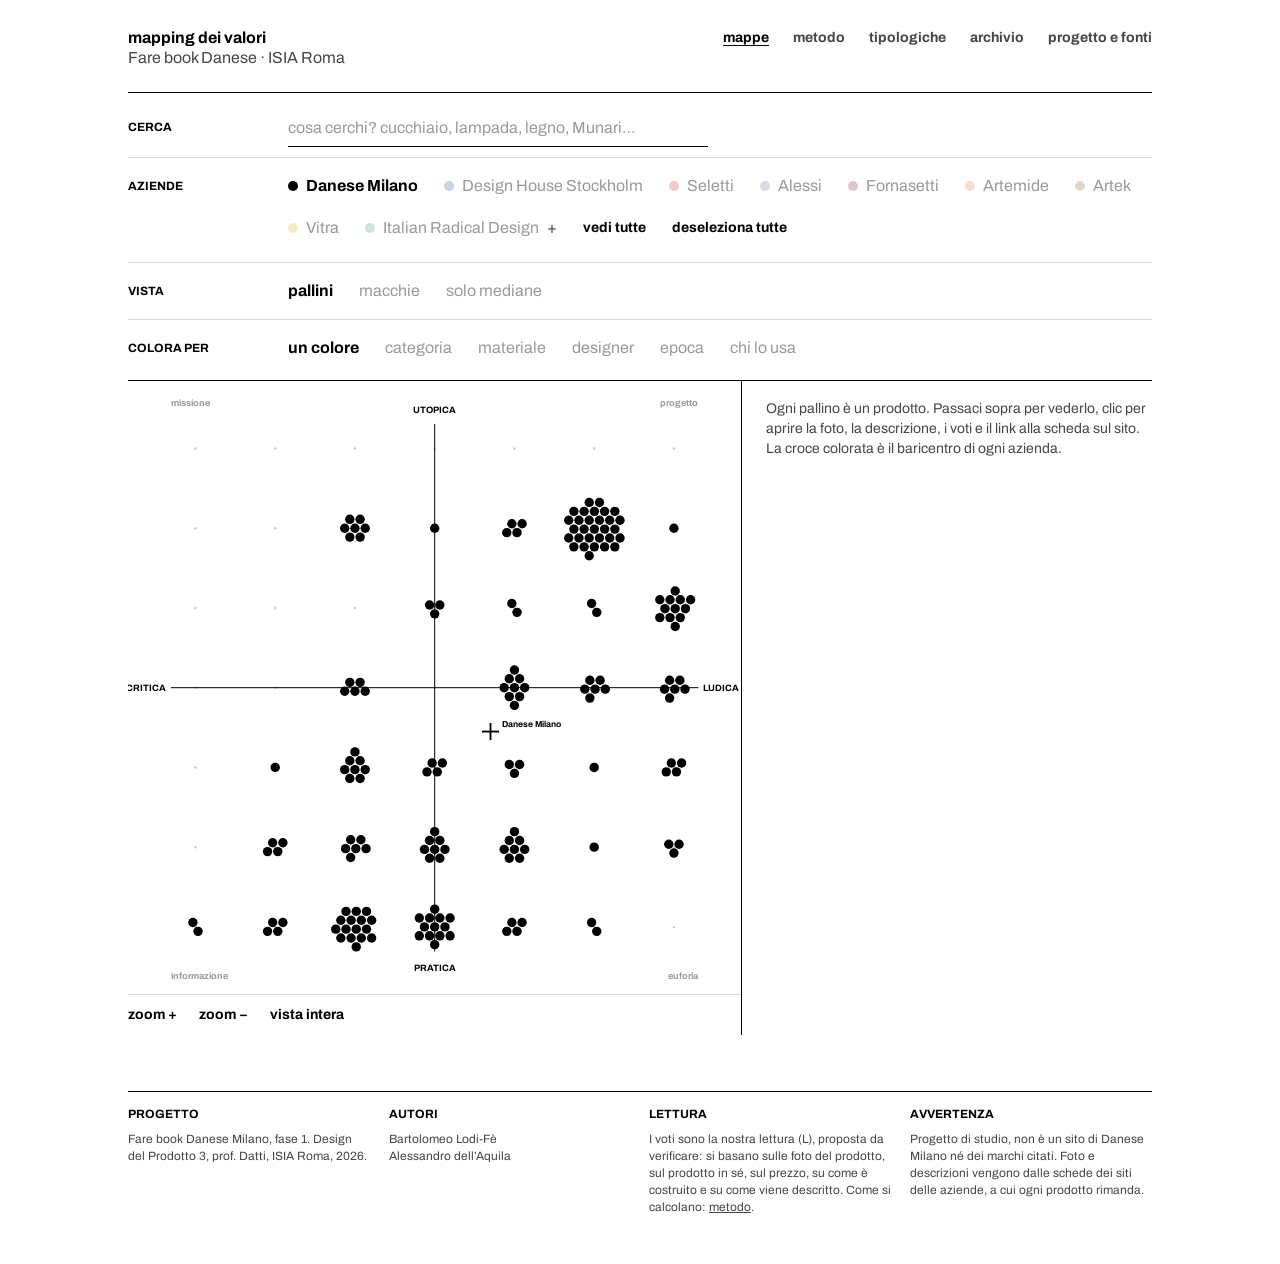
==== commit 8e465064: "Pagina tipologiche: le 8 tavole v2, legenda e fonti Co-Authored-By: Claude Opus 5.5 <noreply@anthrop" ====
--- a/index.html
+++ b/index.html
@@ -74,7 +74,7 @@
 <div class="wrap">
 <header class="top">
  <a class="brand" href="index.html">mapping dei valori<span>Fare book Danese · ISIA Roma</span></a>
- <nav class="menu"><a href="index.html" aria-current="page">mappe</a><a href="metodo.html">metodo</a><a href="archivio.html">archivio</a><a href="progetto.html">progetto e fonti</a></nav>
+ <nav class="menu"><a href="index.html" aria-current="page">mappe</a><a href="metodo.html">metodo</a><a href="tipologiche.html">tipologiche</a><a href="archivio.html">archivio</a><a href="progetto.html">progetto e fonti</a></nav>
 </header>
 <div class="ctrl">
  <p class="lab">cerca</p><div class="row"><input type="search" id="q" placeholder="cosa cerchi? cucchiaio, lampada, legno, Munari…" autocomplete="off"><span class="g" id="qn"></span></div>
@@ -172,7 +172,7 @@
   if(!p){p=document.createElementNS('http://www.w3.org/2000/svg','path');p.dataset.id=b.id;p.style.opacity=0;G.appendChild(p);p.getBoundingClientRect()}
   p.setAttribute('d',b.d);p.style.fill=b.c;p.dataset.k=b.k;p.style.opacity=on.size>2?.2:.3;p.classList.toggle('sel',selBlob===b.id)});
 }
-// mediane: per ogni gruppo il punto mediano (mediana di x e mediana di y) e, in linea sottile, lo scarto interquartile (dal 25% al 75% dei prodotti)
+// mediane: per ogni gruppo il punto mediano (mediana di x e mediana di y)
 const qtl=(a,p)=>{const s=a.slice().sort((x,y)=>x-y),i=(s.length-1)*p,lo=Math.floor(i),hi=Math.ceil(i);return s[lo]+(s[hi]-s[lo])*(i-lo)};
 function drawMed(vis,keys,col){const G=$('med');if(mode!=='mediane'){window.MEDL='';return}
  const by={};vis.forEach(it=>{const k=key(it);(by[k]=by[k]||[]).push(xy(it))});
@@ -181,7 +181,7 @@
  const cnt={};pts.forEach(p=>{const s=p.mx+','+p.my;cnt[s]=(cnt[s]||0)+1});
  window.MEDL='<div class="res">'+pts.map(p=>`<button data-k="${esc(p.k)}" tabindex="-1"><span class="th"><span class="dot" style="background:${p.c}"></span></span><span>${esc(p.k)}<small>mediana x ${p.mx>0?'+':''}${p.mx} · y ${p.my>0?'+':''}${p.my} · ${QN[quad([p.mx,p.my])]} · ${p.n} prodotti</small></span></button>`).join('')+'</div>';
  G.innerHTML=pts.map(p=>{const tot=cnt[p.mx+','+p.my],a=tot>1?2*Math.PI*p.i/tot:0,off=tot>1?24:0,X=P(p.mx)+off*Math.cos(a),Y=P(-p.my)+off*Math.sin(a);
-  return `<g data-k="${esc(p.k)}" style="transform:translate(${X.toFixed(1)}px,${Y.toFixed(1)}px)"><line x1="${P(p.x1)-X}" y1="0" x2="${P(p.x3)-X}" y2="0" stroke="${p.c}" stroke-width="1.5" vector-effect="non-scaling-stroke"/><line x1="0" y1="${P(-p.y3)-Y}" x2="0" y2="${P(-p.y1)-Y}" stroke="${p.c}" stroke-width="1.5" vector-effect="non-scaling-stroke"/><circle r="11" fill="${p.c}" stroke="#fff" stroke-width="2"/><text x="16" y="-12" font-family="Archivo,sans-serif" font-size="15" font-weight="700" fill="${p.c}" stroke="#fff" stroke-width="4" paint-order="stroke">${esc(p.k)}</text><title>${esc(p.k)} · mediana x ${p.mx} y ${p.my} · ${p.n} prodotti</title></g>`}).join('');
+  return `<g data-k="${esc(p.k)}" style="transform:translate(${X.toFixed(1)}px,${Y.toFixed(1)}px)"><circle r="11" fill="${p.c}" stroke="#fff" stroke-width="2"/><text x="16" y="-12" font-family="Archivo,sans-serif" font-size="15" font-weight="700" fill="${p.c}" stroke="#fff" stroke-width="4" paint-order="stroke">${esc(p.k)}</text><title>${esc(p.k)} · mediana x ${p.mx} y ${p.my} · ${p.n} prodotti</title></g>`}).join('');
 }
 function draw(){
  const all=items(),{keys,col}=colors(all);
@@ -241,7 +241,7 @@
  if(hide.size&&!vis.length){$('side').innerHTML='<p class="hint">Nessuna categoria selezionata. Scegline una o più in «mostra», oppure premi «vedi tutte».</p>';return}
  if(hide.size){const ks=[...new Set(vis.map(key))],r=vis.slice().sort((a,b)=>a.n.localeCompare(b.n));
   $('side').innerHTML=`<h2 style="margin:0 0 4px">${ks.map(k=>`<span class="dot" style="background:${col[k]||OTHER}"></span> ${esc(k)}`).join('<br>')}</h2><p class="lab">${r.length} ${r.length===1?'prodotto':'prodotti'}</p><div class="res">`+r.map(it=>`<button data-id="${it.id}"><span class="th">${it.p?`<img src="${esc(it.p)}" alt="" loading="lazy" referrerpolicy="no-referrer">`:'<span class="dot" style="background:'+(col[key(it)]||OTHER)+'"></span>'}</span><span>${esc(it.n)}<small>${esc(it.b.name)} · ${QN[quad(xy(it))]}</small></span></button>`).join('')+'</div>';return}
- $('side').innerHTML=mode==='mediane'?`<p class="hint">Il pallino grande è la mediana di ogni gruppo: metà dei prodotti sta a sinistra e metà a destra, metà sopra e metà sotto. Le due linee sottili vanno dal 25% al 75% dei prodotti, cioè dove sta la metà centrale del catalogo: più sono lunghe, più l’azienda è sparsa sulla mappa.</p>`+(window.MEDL||''):mode==='macchie'?`<p class="hint">Ogni macchia copre le caselle dove l’azienda ha almeno un prodotto: le caselle vicine si fondono, una casella lontana forma una macchia a parte. Passaci sopra per isolarla, clic per vedere i prodotti che contiene.</p>`:`<p class="hint">Ogni pallino è un prodotto. Passaci sopra per vederlo, clic per aprire la foto, la descrizione, i voti e il link alla scheda sul sito. La croce colorata è il baricentro di ogni azienda.</p>`;
+ $('side').innerHTML=mode==='mediane'?`<p class="hint">Il pallino grande è la mediana di ogni gruppo: metà dei prodotti sta a sinistra e metà a destra, metà sopra e metà sotto.</p>`+(window.MEDL||''):mode==='macchie'?`<p class="hint">Ogni macchia copre le caselle dove l’azienda ha almeno un prodotto: le caselle vicine si fondono, una casella lontana forma una macchia a parte. Passaci sopra per isolarla, clic per vedere i prodotti che contiene.</p>`:`<p class="hint">Ogni pallino è un prodotto. Passaci sopra per vederlo, clic per aprire la foto, la descrizione, i voti e il link alla scheda sul sito. La croce colorata è il baricentro di ogni azienda.</p>`;
 }
 function bars(){
  const IRD=['gufram','memphis','meritalia'];
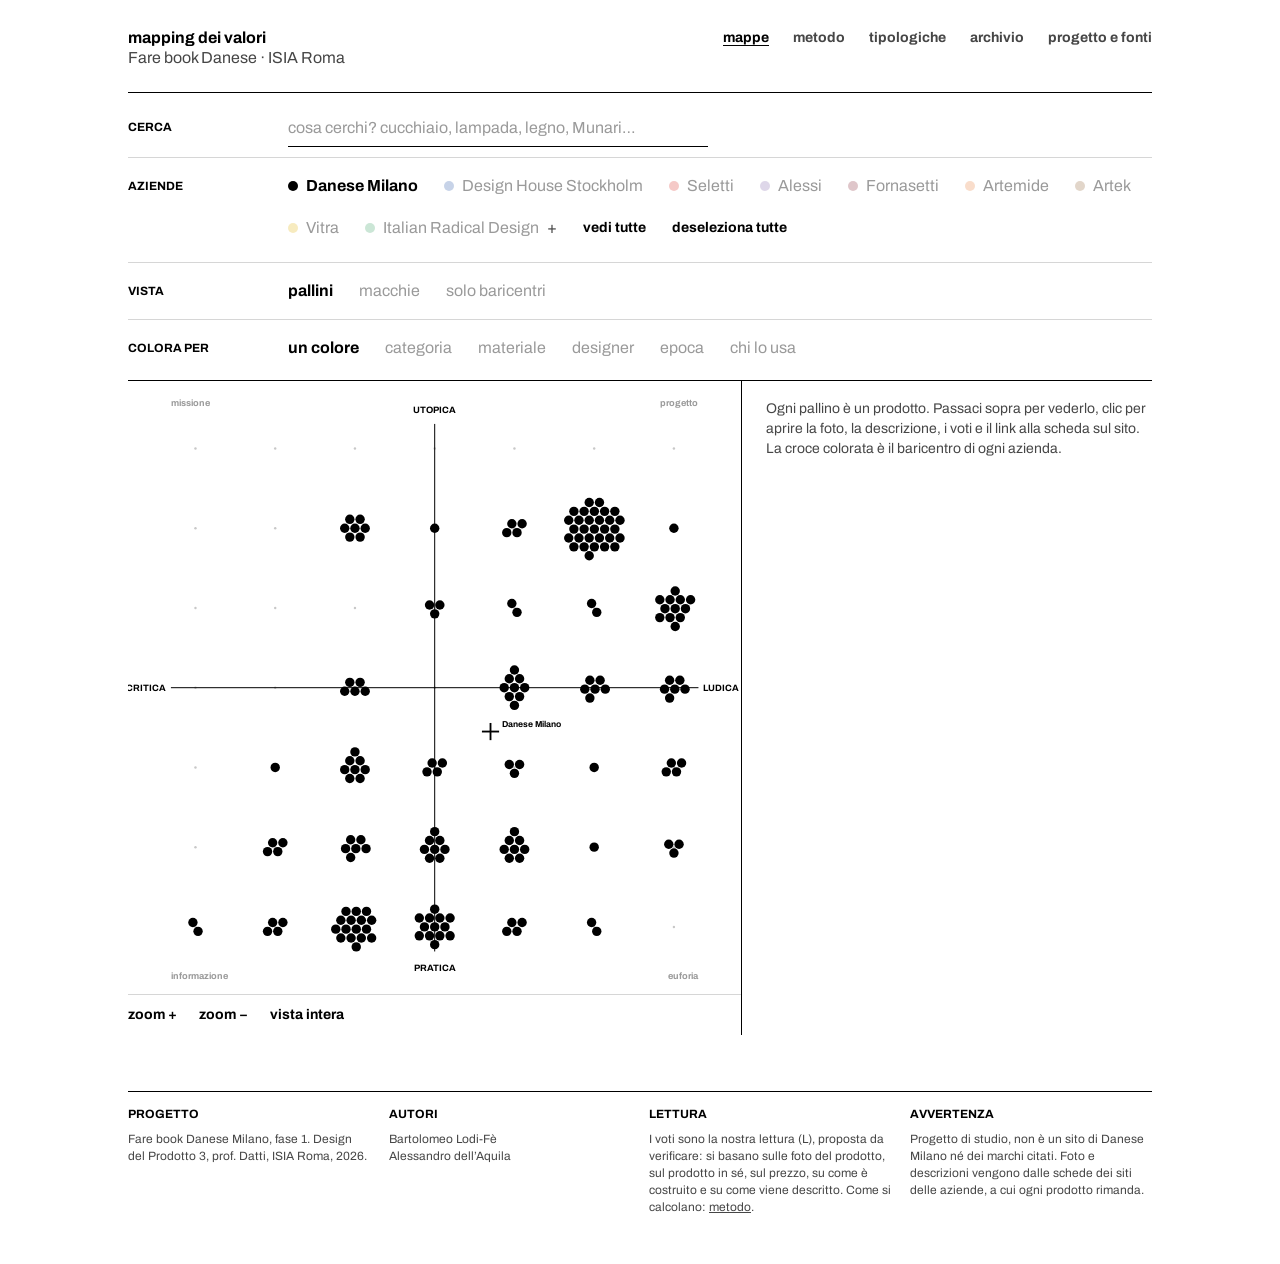
==== commit 1ec33e1a: "Vista baricentri: stessi punti delle croci in pallini Co-Authored-By: Claude Opus 5.5 <noreply@anthr" ====
--- a/index.html
+++ b/index.html
@@ -81,7 +81,7 @@
  <div class="sep"></div>
  <p class="lab">aziende</p><div class="row" id="brands"></div>
  <div class="sep"></div>
- <p class="lab">vista</p><div class="row" id="vista"><button class="word" aria-pressed="true" data-v="pallini">pallini</button><button class="word" aria-pressed="false" data-v="macchie">macchie</button><button class="word" aria-pressed="false" data-v="mediane">solo mediane</button></div>
+ <p class="lab">vista</p><div class="row" id="vista"><button class="word" aria-pressed="true" data-v="pallini">pallini</button><button class="word" aria-pressed="false" data-v="macchie">macchie</button><button class="word" aria-pressed="false" data-v="mediane">solo baricentri</button></div>
  <div class="sep cpr"></div>
  <p class="lab cpr">colora per</p><div class="row cpr" id="grps"></div>
  <div class="sep msr"></div>
@@ -176,12 +176,12 @@
 const qtl=(a,p)=>{const s=a.slice().sort((x,y)=>x-y),i=(s.length-1)*p,lo=Math.floor(i),hi=Math.ceil(i);return s[lo]+(s[hi]-s[lo])*(i-lo)};
 function drawMed(vis,keys,col){const G=$('med');if(mode!=='mediane'){window.MEDL='';return}
  const by={};vis.forEach(it=>{const k=key(it);(by[k]=by[k]||[]).push(xy(it))});
- const pts=keys.filter(k=>by[k]).map(k=>{const xs=by[k].map(p=>p[0]),ys=by[k].map(p=>p[1]);return {k,n:xs.length,mx:qtl(xs,.5),my:qtl(ys,.5),x1:qtl(xs,.25),x3:qtl(xs,.75),y1:qtl(ys,.25),y3:qtl(ys,.75),c:col[k]||OTHER}});
+ const pts=keys.filter(k=>by[k]).map(k=>{const xs=by[k].map(p=>p[0]),ys=by[k].map(p=>p[1]);return {k,n:xs.length,mx:xs.reduce((a,b)=>a+b,0)/xs.length,my:ys.reduce((a,b)=>a+b,0)/ys.length,x1:qtl(xs,.25),x3:qtl(xs,.75),y1:qtl(ys,.25),y3:qtl(ys,.75),c:col[k]||OTHER}});
  const seen={};pts.forEach(p=>{const s=p.mx+','+p.my;const i=seen[s]=(seen[s]||0)+1;p.i=i-1});
  const cnt={};pts.forEach(p=>{const s=p.mx+','+p.my;cnt[s]=(cnt[s]||0)+1});
- window.MEDL='<div class="res">'+pts.map(p=>`<button data-k="${esc(p.k)}" tabindex="-1"><span class="th"><span class="dot" style="background:${p.c}"></span></span><span>${esc(p.k)}<small>mediana x ${p.mx>0?'+':''}${p.mx} · y ${p.my>0?'+':''}${p.my} · ${QN[quad([p.mx,p.my])]} · ${p.n} prodotti</small></span></button>`).join('')+'</div>';
+ window.MEDL='<div class="res">'+pts.map(p=>`<button data-k="${esc(p.k)}" tabindex="-1"><span class="th"><span class="dot" style="background:${p.c}"></span></span><span>${esc(p.k)}<small>baricentro x ${p.mx>0?'+':''}${p.mx.toFixed(2)} · y ${p.my>0?'+':''}${p.my.toFixed(2)} · ${QN[quad([p.mx,p.my])]} · ${p.n} prodotti</small></span></button>`).join('')+'</div>';
  G.innerHTML=pts.map(p=>{const tot=cnt[p.mx+','+p.my],a=tot>1?2*Math.PI*p.i/tot:0,off=tot>1?24:0,X=P(p.mx)+off*Math.cos(a),Y=P(-p.my)+off*Math.sin(a);
-  return `<g data-k="${esc(p.k)}" style="transform:translate(${X.toFixed(1)}px,${Y.toFixed(1)}px)"><circle r="11" fill="${p.c}" stroke="#fff" stroke-width="2"/><text x="16" y="-12" font-family="Archivo,sans-serif" font-size="15" font-weight="700" fill="${p.c}" stroke="#fff" stroke-width="4" paint-order="stroke">${esc(p.k)}</text><title>${esc(p.k)} · mediana x ${p.mx} y ${p.my} · ${p.n} prodotti</title></g>`}).join('');
+  return `<g data-k="${esc(p.k)}" style="transform:translate(${X.toFixed(1)}px,${Y.toFixed(1)}px)"><circle r="11" fill="${p.c}" stroke="#fff" stroke-width="2"/><text x="16" y="-12" font-family="Archivo,sans-serif" font-size="15" font-weight="700" fill="${p.c}" stroke="#fff" stroke-width="4" paint-order="stroke">${esc(p.k)}</text><title>${esc(p.k)} · baricentro x ${p.mx.toFixed(2)} y ${p.my.toFixed(2)} · ${p.n} prodotti</title></g>`}).join('');
 }
 function draw(){
  const all=items(),{keys,col}=colors(all);
@@ -241,7 +241,7 @@
  if(hide.size&&!vis.length){$('side').innerHTML='<p class="hint">Nessuna categoria selezionata. Scegline una o più in «mostra», oppure premi «vedi tutte».</p>';return}
  if(hide.size){const ks=[...new Set(vis.map(key))],r=vis.slice().sort((a,b)=>a.n.localeCompare(b.n));
   $('side').innerHTML=`<h2 style="margin:0 0 4px">${ks.map(k=>`<span class="dot" style="background:${col[k]||OTHER}"></span> ${esc(k)}`).join('<br>')}</h2><p class="lab">${r.length} ${r.length===1?'prodotto':'prodotti'}</p><div class="res">`+r.map(it=>`<button data-id="${it.id}"><span class="th">${it.p?`<img src="${esc(it.p)}" alt="" loading="lazy" referrerpolicy="no-referrer">`:'<span class="dot" style="background:'+(col[key(it)]||OTHER)+'"></span>'}</span><span>${esc(it.n)}<small>${esc(it.b.name)} · ${QN[quad(xy(it))]}</small></span></button>`).join('')+'</div>';return}
- $('side').innerHTML=mode==='mediane'?`<p class="hint">Il pallino grande è la mediana di ogni gruppo: metà dei prodotti sta a sinistra e metà a destra, metà sopra e metà sotto.</p>`+(window.MEDL||''):mode==='macchie'?`<p class="hint">Ogni macchia copre le caselle dove l’azienda ha almeno un prodotto: le caselle vicine si fondono, una casella lontana forma una macchia a parte. Passaci sopra per isolarla, clic per vedere i prodotti che contiene.</p>`:`<p class="hint">Ogni pallino è un prodotto. Passaci sopra per vederlo, clic per aprire la foto, la descrizione, i voti e il link alla scheda sul sito. La croce colorata è il baricentro di ogni azienda.</p>`;
+ $('side').innerHTML=mode==='mediane'?`<p class="hint">Il pallino grande è il baricentro di ogni gruppo, cioè la media della posizione di tutti i suoi prodotti: è lo stesso punto della croce che si vede nella vista a pallini.</p>`+(window.MEDL||''):mode==='macchie'?`<p class="hint">Ogni macchia copre le caselle dove l’azienda ha almeno un prodotto: le caselle vicine si fondono, una casella lontana forma una macchia a parte. Passaci sopra per isolarla, clic per vedere i prodotti che contiene.</p>`:`<p class="hint">Ogni pallino è un prodotto. Passaci sopra per vederlo, clic per aprire la foto, la descrizione, i voti e il link alla scheda sul sito. La croce colorata è il baricentro di ogni azienda.</p>`;
 }
 function bars(){
  const IRD=['gufram','memphis','meritalia'];
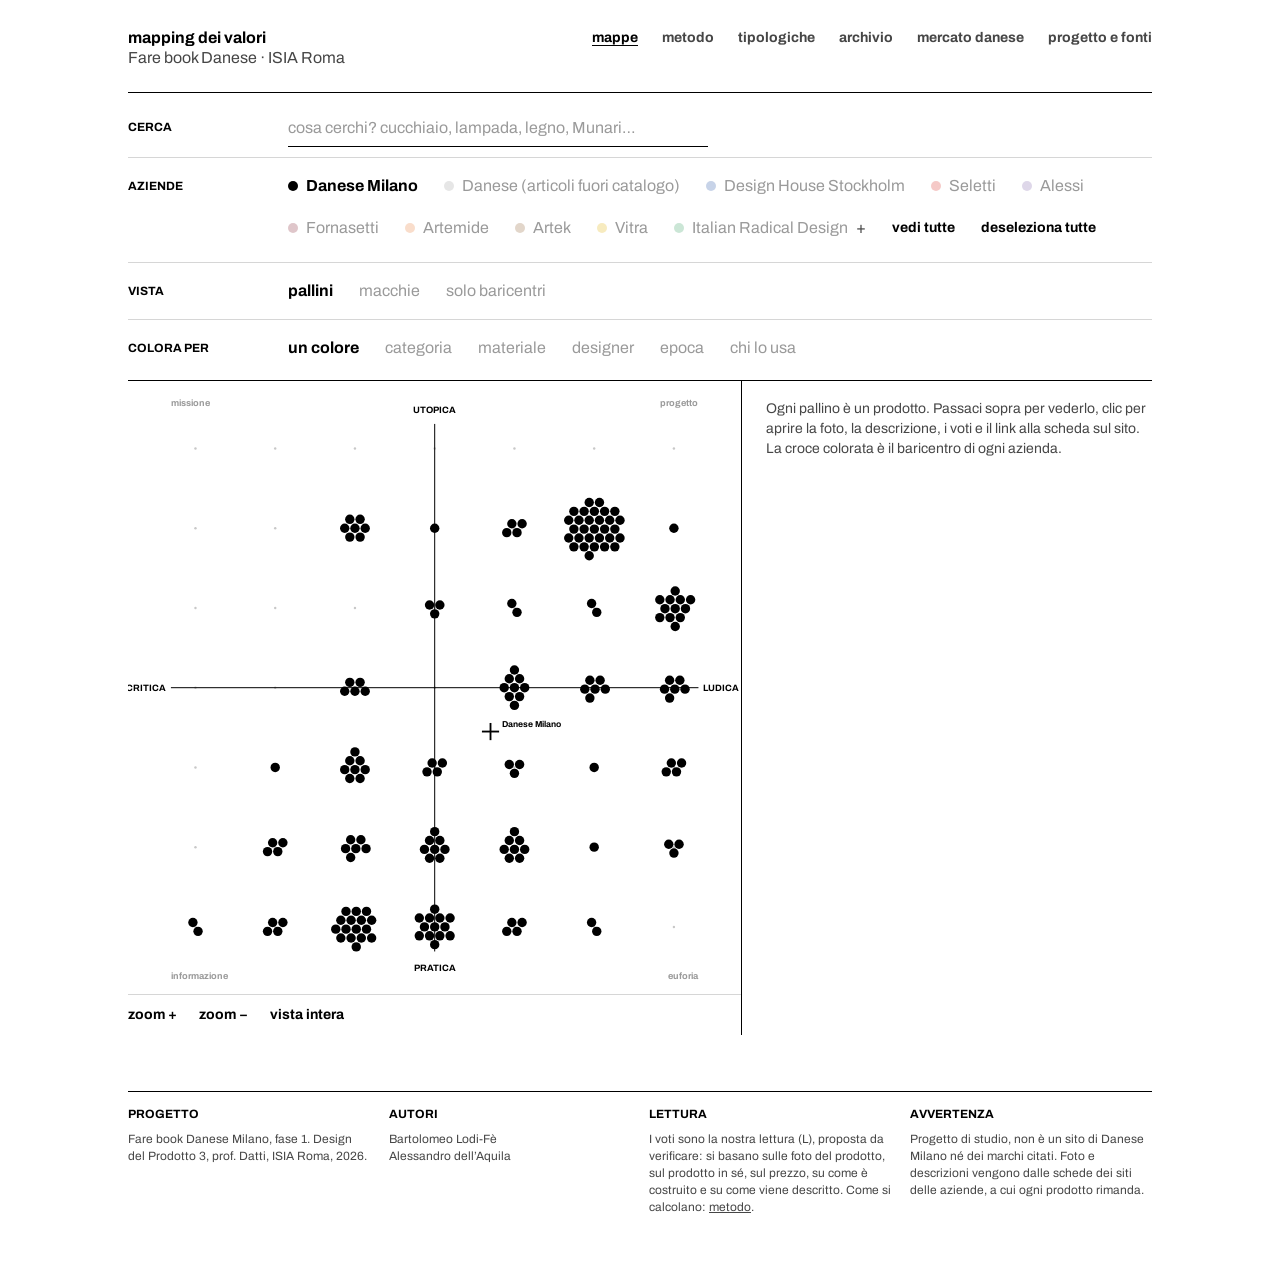
==== commit e5521fb1: "Pagina Mercato Danese: rete di vendita (391 contatti, 37 paesi), più venduti e meno venduti, offerta" ====
--- a/index.html
+++ b/index.html
@@ -63,7 +63,7 @@
 #blobs{transition:opacity .45s ease}#dots{transition:opacity .45s ease}
 #svg:not(.mac) #blobs{opacity:0;pointer-events:none}
 #svg.mac #dots{opacity:0;pointer-events:none}
-#svg.med #dots,#svg.med #bary{opacity:0;pointer-events:none}#svg:not(.med) #med{opacity:0;pointer-events:none}#med{transition:opacity .45s ease}#med g{transition:transform .7s cubic-bezier(.2,.8,.2,1),opacity .3s}#med.hov g{opacity:.15}#med.hov g.on{opacity:1}#bary{transition:opacity .45s}
+#svg.med #dots,#svg.med #bary{opacity:0;pointer-events:none}#svg:not(.med) #med{opacity:0;pointer-events:none}#med{transition:opacity .45s ease}#med g{transition:transform .7s cubic-bezier(.2,.8,.2,1),opacity .3s}#med circle{transition:transform .3s cubic-bezier(.2,.8,.2,1)}#med text{transition:font-size .3s}#med.hov g{opacity:.15}#med.hov g.on{opacity:1}#med g.on circle{transform:scale(1.7)}#med g.on text{font-size:20px}#med g{cursor:pointer}#bary{transition:opacity .45s}
 #svg.mac.peek #dots{opacity:1}#svg.mac.peek #dots a.ob circle{opacity:0!important}#svg.mac.peek #dots a.ob.on circle{opacity:1!important}
 #blobs.hov path{opacity:.08!important}#blobs.hov path.on,#blobs path.sel{opacity:.45!important}
 .word{transition:color .25s}.word .dot{transition:opacity .25s}
@@ -74,7 +74,7 @@
 <div class="wrap">
 <header class="top">
  <a class="brand" href="index.html">mapping dei valori<span>Fare book Danese · ISIA Roma</span></a>
- <nav class="menu"><a href="index.html" aria-current="page">mappe</a><a href="metodo.html">metodo</a><a href="tipologiche.html">tipologiche</a><a href="archivio.html">archivio</a><a href="progetto.html">progetto e fonti</a></nav>
+ <nav class="menu"><a href="index.html" aria-current="page">mappe</a><a href="metodo.html">metodo</a><a href="tipologiche.html">tipologiche</a><a href="archivio.html">archivio</a><a href="mercato.html">mercato danese</a><a href="progetto.html">progetto e fonti</a></nav>
 </header>
 <div class="ctrl">
  <p class="lab">cerca</p><div class="row"><input type="search" id="q" placeholder="cosa cerchi? cucchiaio, lampada, legno, Munari…" autocomplete="off"><span class="g" id="qn"></span></div>
@@ -179,7 +179,7 @@
  const pts=keys.filter(k=>by[k]).map(k=>{const xs=by[k].map(p=>p[0]),ys=by[k].map(p=>p[1]);return {k,n:xs.length,mx:xs.reduce((a,b)=>a+b,0)/xs.length,my:ys.reduce((a,b)=>a+b,0)/ys.length,x1:qtl(xs,.25),x3:qtl(xs,.75),y1:qtl(ys,.25),y3:qtl(ys,.75),c:col[k]||OTHER}});
  const seen={};pts.forEach(p=>{const s=p.mx+','+p.my;const i=seen[s]=(seen[s]||0)+1;p.i=i-1});
  const cnt={};pts.forEach(p=>{const s=p.mx+','+p.my;cnt[s]=(cnt[s]||0)+1});
- window.MEDL='<div class="res">'+pts.map(p=>`<button data-k="${esc(p.k)}" tabindex="-1"><span class="th"><span class="dot" style="background:${p.c}"></span></span><span>${esc(p.k)}<small>baricentro x ${p.mx>0?'+':''}${p.mx.toFixed(2)} · y ${p.my>0?'+':''}${p.my.toFixed(2)} · ${QN[quad([p.mx,p.my])]} · ${p.n} prodotti</small></span></button>`).join('')+'</div>';
+ window.MEDL='<div class="res">'+pts.map(p=>`<button data-k="${esc(p.k)}" tabindex="-1"><span class="th"><span class="dot" style="background:${p.c}"></span></span><span>${esc(p.k)}<small>baricentro x ${p.mx>0?'+':''}${p.mx.toFixed(2)} · y ${p.my>0?'+':''}${p.my.toFixed(2)} · ${QN[quad([p.mx,p.my])]} · ${p.n} prodotti · <u>vai al sito ↗</u></small></span></button>`).join('')+'</div>';
  G.innerHTML=pts.map(p=>{const tot=cnt[p.mx+','+p.my],a=tot>1?2*Math.PI*p.i/tot:0,off=tot>1?24:0,X=P(p.mx)+off*Math.cos(a),Y=P(-p.my)+off*Math.sin(a);
   return `<g data-k="${esc(p.k)}" style="transform:translate(${X.toFixed(1)}px,${Y.toFixed(1)}px)"><circle r="11" fill="${p.c}" stroke="#fff" stroke-width="2"/><text x="16" y="-12" font-family="Archivo,sans-serif" font-size="15" font-weight="700" fill="${p.c}" stroke="#fff" stroke-width="4" paint-order="stroke">${esc(p.k)}</text><title>${esc(p.k)} · baricentro x ${p.mx.toFixed(2)} y ${p.my.toFixed(2)} · ${p.n} prodotti</title></g>`}).join('');
 }
@@ -268,12 +268,17 @@
 $('all').onclick=()=>{hide.clear();draw()};
 $('nonecat').onclick=()=>{[...$('leg').querySelectorAll('button')].forEach(x=>hide.add(x.dataset.k));selId=null;draw()};
 $('q').addEventListener('input',e=>{q=e.target.value.trim().toLowerCase();QP=SMART.compile(q);selId=null;if(q&&mode==='macchie'){mode='pallini';$('vista').querySelectorAll('button').forEach(x=>x.setAttribute('aria-pressed',x.dataset.v==='pallini'))}draw()});
-$('side').addEventListener('click',e=>{const b=e.target.closest('.res button');if(b)pick(b.dataset.id)});
+$('side').addEventListener('click',e=>{const b=e.target.closest('.res button');if(!b)return;
+ if(b.dataset.k){const br=B.find(x=>x.name===b.dataset.k)||B.find(x=>on.has(x.id));if(br)window.open('https://'+br.site,'_blank','noopener');return}
+ pick(b.dataset.id)});
 let lit=null;const unlit=()=>{if(!lit)return;const c=lit.firstChild;c.style.r=c.dataset.r0;lit.classList.remove('on');$('dots').classList.remove('hov');$('svg').classList.remove('peek');lit=null};
 $('side').addEventListener('pointerover',e=>{const b=e.target.closest('.res button');if(!b){unlit();return}
  const el=$('dots').querySelector(`a.ob[data-id="${b.dataset.id}"]`);if(el===lit)return;unlit();if(!el)return;
  const c=el.firstChild;c.dataset.r0=c.style.r;c.style.r=Math.max(9,parseFloat(c.style.r)*2.2);el.classList.add('on');$('dots').classList.add('hov');$('svg').classList.add('peek');$('dots').appendChild(el);lit=el});
 $('side').addEventListener('pointerleave',unlit);
+$('side').addEventListener('pointerover',e=>{if(mode!=='mediane')return;const b=e.target.closest('.res button[data-k]');const M=$('med');M.querySelectorAll('g.on').forEach(x=>x.classList.remove('on'));
+ if(!b){M.classList.remove('hov');return}const g=[...M.querySelectorAll('g')].find(x=>x.dataset.k===b.dataset.k);if(g){g.classList.add('on');M.appendChild(g);M.classList.add('hov')}});
+$('side').addEventListener('pointerleave',()=>{const M=$('med');M.classList.remove('hov');M.querySelectorAll('g.on').forEach(x=>x.classList.remove('on'))});
 $('zin').onclick=()=>zoom(.7);$('zout').onclick=()=>zoom(1/.7);$('zre').onclick=()=>{vb=[0,0,1000,1000];setView()};
 const fig=$('fig'),tip=$('tip');
 fig.addEventListener('wheel',e=>{e.preventDefault();const [x,y]=toSvg(e);zoom(e.deltaY>0?1.15:1/1.15,x,y)},{passive:false});
@@ -286,7 +291,7 @@
 window.addEventListener('pointerup',e=>{pts.delete(e.pointerId);if(pts.size<2)pinch=null;if(!pts.size){drag=null;fig.classList.remove('drag')}});
 fig.addEventListener('click',e=>{if(moved){moved=false;return}const o=e.target.closest('.ob');if(o)pick(o.dataset.id);else{const bp=e.target.closest('#blobs path');if(bp){selBlob=bp.dataset.id;selId=null;draw()}else if(selId||selBlob){selId=null;selBlob=null;draw()}}});
 fig.addEventListener('keydown',e=>{const o=e.target.closest&&e.target.closest('.ob');if(o&&(e.key==='Enter'||e.key===' ')){e.preventDefault();pick(o.dataset.id)}});
-fig.addEventListener('pointerover',e=>{const mg=e.target.closest&&e.target.closest('#med g');$('med').classList.toggle('hov',!!mg);$('med').querySelectorAll('g.on').forEach(x=>x.classList.remove('on'));if(mg){mg.classList.add('on');return}
+fig.addEventListener('pointerover',e=>{const mg=e.target.closest&&e.target.closest('#med g');$('med').classList.toggle('hov',!!mg);$('med').querySelectorAll('g.on').forEach(x=>x.classList.remove('on'));if(mg){mg.classList.add('on');$('med').appendChild(mg);return}
  const bp=e.target.closest&&e.target.closest('#blobs path');
  if(bp){$('blobs').classList.add('hov');$('blobs').querySelectorAll('path.on').forEach(x=>x.classList.remove('on'));$('blobs').querySelectorAll('path').forEach(x=>{if(x.dataset.k===bp.dataset.k&&x===bp)x.classList.add('on')});
   const b=(window.BL||[]).find(x=>x.id===bp.dataset.id);tip.innerHTML=`<b>${esc(b.k)}</b><span class="g">${b.its.length} ${b.its.length===1?'prodotto':'prodotti'}</span>`;tip.style.display='block';return}
